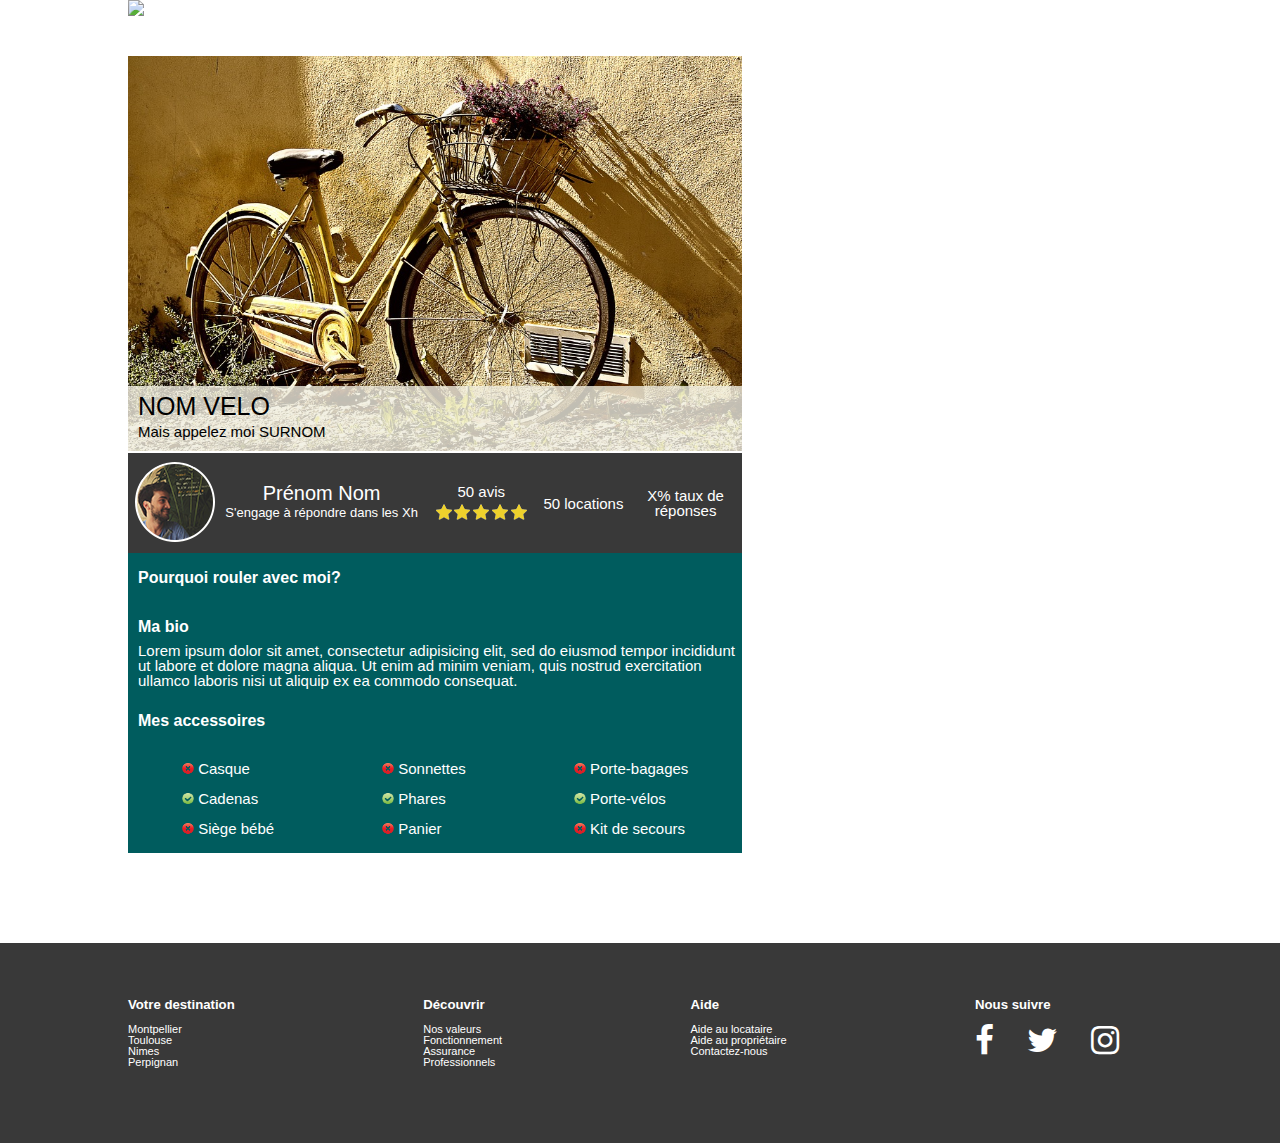
==== pdtvelo.html @ 9ae09948 "Merge pull request #4 from Vonmel9/melvin" ====
<!DOCTYPE html>
<html>

<head>
  <meta charset="utf-8">
  <title>Bikeens</title>

  <link rel="stylesheet" href="css/reset.css" media="screen" title="no title" charset="utf-8">
  <link rel="stylesheet" href="css/styles.css" media="screen" title="no title" charset="utf-8">

  <link rel="stylesheet" href="http://cdnjs.cloudflare.com/ajax/libs/font-awesome/4.4.0/css/font-awesome.min.css">
</head>

<body>

  <!-- header -->
  <header>
    <!-- main -->
    <div class="main">
      <!-- menu -->
      <nav id="menu">
        <img id="logo" src="" alt="logo" />
        <ul>
          <li>Comment ça marche?</li>
          <li>Inscription</li>
          <li>Connexion</li>
          <li id="louer">Louer votre vélo</li>
          <li></li>
        </ul>
      </nav>
      <!-- fin menu -->
    </div>
    <!-- fin container -->
  </header>
  <!-- fin header -->

  <!-- main -->
  <div class="main">
    <!-- container -->
    <div class="container">
      <!-- photopdt -->
      <section id="photopdt">
        <article class="nomSurnom">
          <div class="bandeau">
            <p class="nomVelo">
              NOM VELO
            </p>
            <p class="surnomVelo">
              Mais appelez moi SURNOM
            </p>
          </div>
        </article>
      </section>
      <!-- fin photopdt -->
      <aside class="map">
        <!-- carte géolocalisation -->
        <iframe src="https://www.google.com/maps/embed?pb=!1m18!1m12!1m3!1d186294.67893339007!2d2.8931006602162244!3d43.149587529371985!2m3!1f0!2f0!3f0!3m2!1i1024!2i768!4f13.1!3m3!1m2!1s0x12b1ab414900fb89%3A0x4078821166d23a0!2s11100+Narbonne!5e0!3m2!1sfr!2sfr!4v1459515118264"
          width="340" height="395" frameborder="0" style="border:0" allowfullscreen></iframe>
      </aside>
    </div>
    <!-- fin container -->

    <!-- proprio -->
    <section id="proprio">
      <article class="perso">
        <div class="imgProfil">
          <img src="img/photos/profil2.png" alt="" />
        </div>
        <div class="identity">
          <p class="prenomNom">
            Prénom Nom
          </p>
          <p class="timeAnswer">
            S'engage à répondre dans les Xh
          </p>
        </div>
      </article>

      <article class="stats">
        <p>
          50 avis
        </p>
        <div class="note">
          <img src="img/icones/etoiles.png" alt="" />
          <img src="img/icones/etoiles.png" alt="" />
          <img src="img/icones/etoiles.png" alt="" />
          <img src="img/icones/etoiles.png" alt="" />
          <img src="img/icones/etoiles.png" alt="" />
        </div>
      </article>

      <article class="stats">
        <p>
          50 locations
        </p>
      </article>

      <article class="stats">
        <p>
          X% taux de réponses
        </p>
      </article>
    </section>
    <!-- fin proprio -->

    <!-- biopdt -->
    <section id="biopdt">
      <h2>Pourquoi rouler avec moi?</h2>
      <!-- descriptif -->
      <article id="descriptif">
        <h2>Ma bio</h2>
        <p>
          Lorem ipsum dolor sit amet, consectetur adipisicing elit, sed do eiusmod tempor incididunt ut labore et dolore magna aliqua. Ut enim ad minim veniam, quis nostrud exercitation ullamco laboris nisi ut aliquip ex ea commodo consequat.
        </p>
      </article>
      <!-- fin descriptif -->

      <div class="titreAcc">
        <h2>Mes accessoires</h2>
      </div>

      <!-- accessoires -->
      <article id="accessoires">
        <ul class="listAcc">
          <li><img src="img/icones/cross_red.png" alt="" /> Casque</li>
          <li><img src="img/icones/check_green.png" alt="" /> Cadenas</li>
          <li><img src="img/icones/cross_red.png" alt="" /> Siège bébé</li>
        </ul>
        <ul class="listAcc">
          <li><img src="img/icones/cross_red.png" alt="" /> Sonnettes</li>
          <li><img src="img/icones/check_green.png" alt="" /> Phares</li>
          <li><img src="img/icones/cross_red.png" alt="" /> Panier</li>
        </ul>
        <ul class="listAcc">
          <li><img src="img/icones/cross_red.png" alt="" /> Porte-bagages</li>
          <li><img src="img/icones/check_green.png" alt="" /> Porte-vélos</li>
          <li><img src="img/icones/cross_red.png" alt="" /> Kit de secours</li>
        </ul>
      </article>
      <!-- fin accessoires -->
    </section>
    <!-- fin biopdt -->

    <!-- dispo -->
    <section id="dispo">
      <!-- calendrier -->
    </section>
    <!-- fin dispo -->

    <!-- feedback -->
    <section id="feedback">
      <!-- container -->
      <div class="container">
        <h2>La communauté Bikeens parle de moi</h2>

        <!-- avis -->
        <article class="avis">
          <img src="" alt="" />
          <p>
            Lorem ipsum dolor sit amet, consectetur adipisicing elit, sed do eiusmod tempor incididunt ut labore et dolore magna aliqua. Ut enim ad minim veniam, quis nostrud exercitation ullamco laboris nisi ut aliquip ex ea commodo consequat. Duis aute irure dolor
            in reprehenderit in voluptate velit esse cillum dolore eu fugiat nulla pariatur. Excepteur sint occaecat cupidatat non proident, sunt in culpa qui officia deserunt mollit anim id est laborum.
          </p>
        </article>
        <!-- fin avis -->

        <!-- avis -->
        <article class="avis">
          <img src="" alt="" />
          <p>
            Lorem ipsum dolor sit amet, consectetur adipisicing elit, sed do eiusmod tempor incididunt ut labore et dolore magna aliqua. Ut enim ad minim veniam, quis nostrud exercitation ullamco laboris nisi ut aliquip ex ea commodo consequat. Duis aute irure dolor
            in reprehenderit in voluptate velit esse cillum dolore eu fugiat nulla pariatur. Excepteur sint occaecat cupidatat non proident, sunt in culpa qui officia deserunt mollit anim id est laborum.
          </p>
        </article>
        <!-- fin avis -->

        <!-- avis -->
        <article class="avis">
          <img src="" alt="" />
          <p>
            Lorem ipsum dolor sit amet, consectetur adipisicing elit, sed do eiusmod tempor incididunt ut labore et dolore magna aliqua. Ut enim ad minim veniam, quis nostrud exercitation ullamco laboris nisi ut aliquip ex ea commodo consequat. Duis aute irure dolor
            in reprehenderit in voluptate velit esse cillum dolore eu fugiat nulla pariatur. Excepteur sint occaecat cupidatat non proident, sunt in culpa qui officia deserunt mollit anim id est laborum.
          </p>
        </article>
        <!-- fin avis -->
      </div>
      <!-- fin container -->
    </section>
    <!-- fin feedback -->

    <!-- resumBikes -->
    <section id="resumBikes">
      <!-- container -->
      <div class="container">
        <h2>Autres vélos à proximité</h2>

        <!-- produit -->
        <article class="produit">
          <img class="bike" src="" alt="" />
          <div class="infos">

          </div>
        </article>
        <!-- fin produit -->

        <!-- produit -->
        <article class="produit">
          <img class="bike" src="" alt="" />
          <div class="infos">

          </div>
        </article>
        <!-- fin produit -->

        <!-- produit -->
        <article class="produit">
          <img class="bike" src="" alt="" />
          <div class="infos">

          </div>
        </article>
        <!-- fin produit -->

        <!-- produit -->
        <article class="produit">
          <img class="bike" src="" alt="" />
          <div class="infos">

          </div>
        </article>
        <!-- fin produit -->
      </div>
      <!-- fin container -->
    </section>
    <!-- fin resumBikes -->
  </div>
  <!-- fin main -->

  <!-- footer -->
  <footer>
    <!-- container -->
    <div class="container">

      <!-- plan -->
      <article class="plan">
        <h6>Votre destination</h6>
        <ul>
          <li><a href="#">Montpellier</a></li>
          <li><a href="#">Toulouse</a></li>
          <li><a href="#">Nimes</a></li>
          <li><a href="#">Perpignan</a></li>
        </ul>
      </article>
      <!-- fin plan -->

      <!-- plan -->
      <article class="plan">
        <h6>Découvrir</h6>
        <ul>
          <li><a href="#">Nos valeurs</a></li>
          <li><a href="#">Fonctionnement</a></li>
          <li><a href="#">Assurance</a></li>
          <li><a href="#">Professionnels</a></li>
        </ul>
      </article>
      <!-- fin plan -->

      <!-- plan -->
      <article class="plan">
        <h6>Aide</h6>
        <ul>
          <li><a href="#">Aide au locataire</a></li>
          <li><a href="#">Aide au propriétaire</a></li>
          <li><a href="#">Contactez-nous</a></li>
        </ul>
      </article>
      <!-- fin plan -->

      <!-- plan -->
      <article class="plan">
        <h6>Nous suivre</h6>
        <ul class="rsxScx">
          <li><a href="https://www.facebook.com/bikeens/?fref=ts" target="_blank"><i class="fa fa-facebook fa-3x"></i></a></li>
          <li><a href="https://twitter.com/Bikeens" target="_blank"><i class="fa fa-twitter fa-3x"></i></a></li>
          <li><a href="#"><i class="fa fa-instagram fa-3x"></i></a></li>
        </ul>
      </article>
      <!-- fin plan -->

    </div>
    <!-- fin container -->
  </footer>
  <!-- fin footer -->

</body>

</html>
---- css/styles.css ----
/* ==========================================================================
   PALETTE COULEURS --

   blanc : #FFF
   bleu(logo+text) : #009E99
   jaune :#F2C100
   gris : #393939
   saumon : #FF8872
   vert : #BAC54B
   bleu(commentçamarche) : #005C5E

   ========================================================================== */



/* ==========================================================================
   ALL
   ========================================================================== */

body {
  background-color: #fff;
  width: 100%;
  font-size: 62.5%;
  color: #fff;
  font-family: Arial;
}

.container {
  width: 80%;
  margin: auto;
  /*background-color: red; /* a changer */
}

.main {
  width: 80%;
  margin: auto;
}

/* ==========================================================================
   END ALL
   ========================================================================== */



/* ==========================================================================
   PAGE VELO
   ========================================================================== */

/* photopdt + map */

.main .container {
  width: 100%;
  display: flex;
  justify-content: space-between;
}
#photopdt {
  width: 60%;
  height: 395px;
  background-image: url(../img/photos/bike1.jpg);
  background-size: 675px 395px;
  display: flex;
  flex-direction: column;
}
.nomSurnom {
  height: 70px;
  background-color: rgba(240, 238, 224, 0.8);
  display: flex;
  margin-top: 330px;
}
.bandeau {
  display: flex;
  flex-direction: column;
  justify-content: center;
  color: #000;
  padding-left: 10px;
  line-height: 2.5em;
}
.nomVelo {
  font-size: 2.5em;
}
.surnomVelo {
  font-size: 1.5em;
}

/* end photopdt + map */



/* proprio */

#proprio {
  width: 60%;
  height: 100px;
  background-color: #393939;
  display: flex;
  text-align: center;
  align-items: center;
}
.perso {
  width: 50%;
  display: flex;
  justify-content: center;
  align-items: center;
}
.imgProfil {
  margin-right: 10px;
}
.identity {
  line-height: 2em;
  padding-right: 10px;
}
.prenomNom {
  font-size: 2em;
}
.timeAnswer {
  font-size: 1.3em;
}
.stats {
  width: 15%;
  padding-right: 10px;
}
.note {
  margin-top: 5px;
}
.stats p {
  font-size: 1.5em;
}

/* end proprio */



/* biopdt */

#biopdt {
  width: 60%;
  height: 300px;
  background-color: #005C5E;
  display: flex;
  flex-direction: column;
  justify-content: space-around;
}
#biopdt h2 {
  font-size: 1.6em;
  margin-left: 10px;
  line-height: 2em;
  font-weight: bold;
}
#descriptif p {
  font-size: 1.5em;
  margin-left: 10px;
}
#accessoires {
  display: flex;
  justify-content: space-around;
  font-size: 1.5em;
  line-height: 2em;
}

/* fin biopdt */

/* ==========================================================================
   END PAGE VELO
   ========================================================================== */



/* ==========================================================================
   FOOTER
   ========================================================================== */
footer {
  background-color: #393939;
  height: 200px;
  font-size: 1.1em;
}
footer .container {
  display: flex;
  justify-content: space-between;
  padding-top: 5em;
}
.plan h6 {
  font-size: 1.2em;
  font-weight: bold;
  margin-bottom: 1em;
}
.plan ul li a {
  color: #fff;
  text-decoration: none;
}
.plan ul li a:hover {
  text-decoration: underline;
}
.rsxScx {
  display: flex;
  flex-direction: row;
}
.fa-facebook, .fa-twitter, .fa-instagram {
  margin-right: 1em;
}

/* ==========================================================================
   END FOOTER
   ========================================================================== */
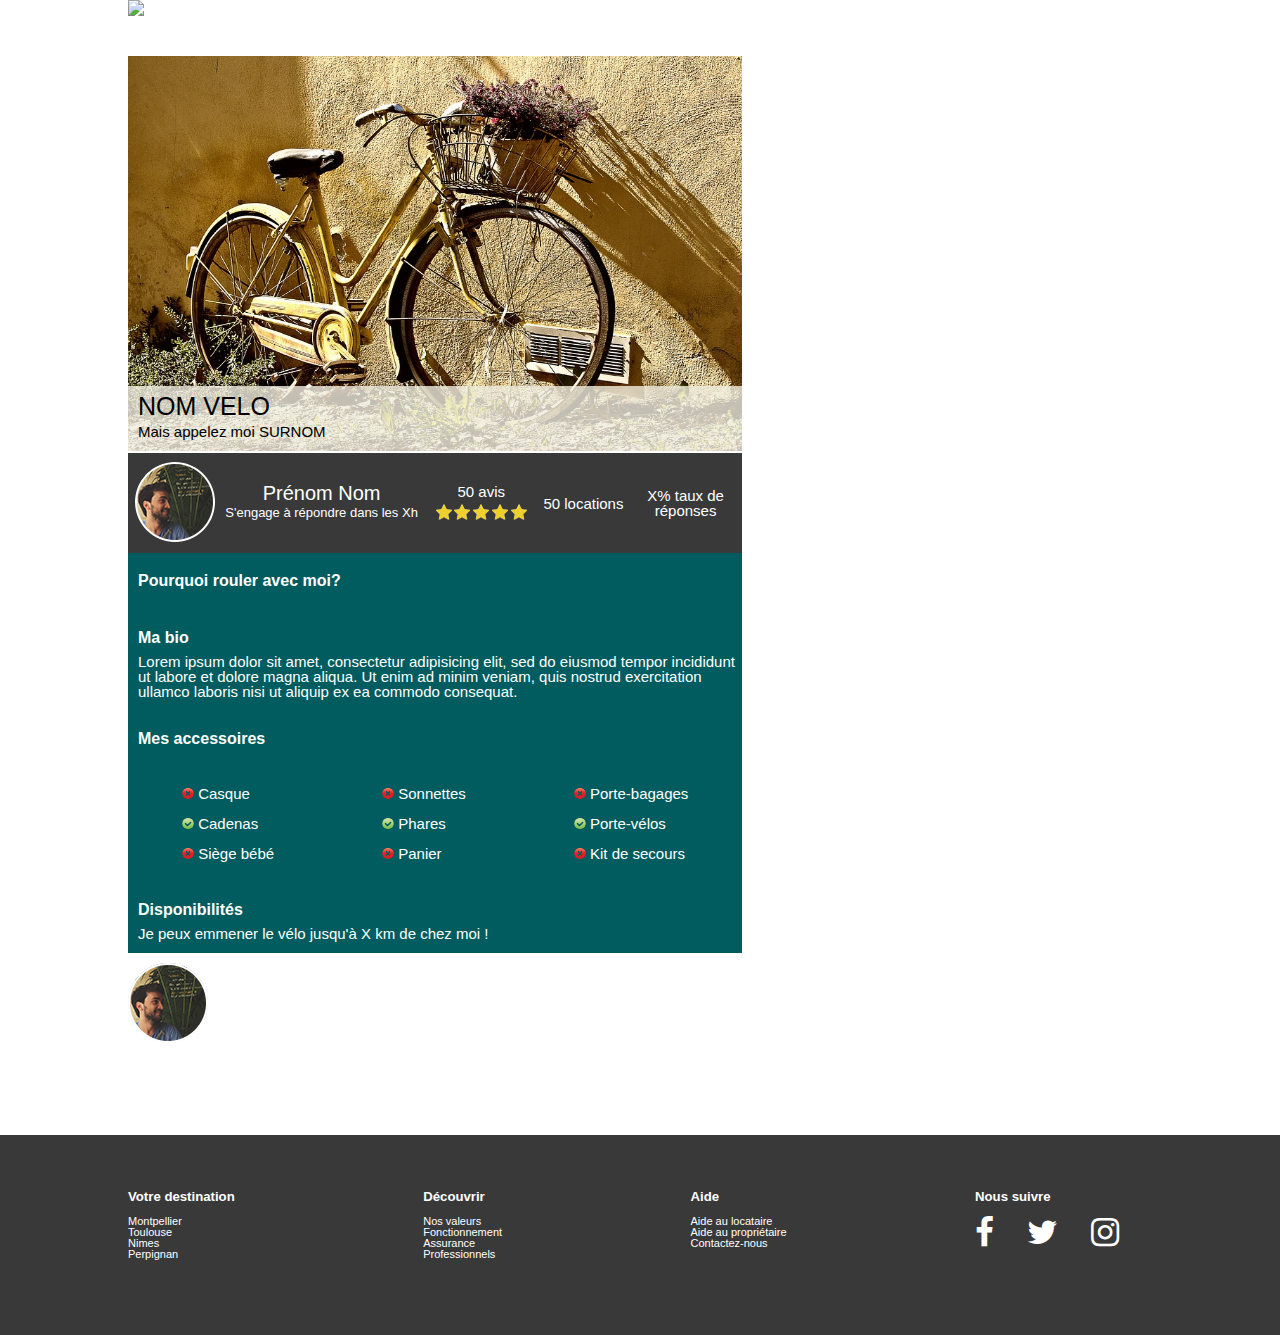
==== commit 181b3ad5: "css biopdt" ====
--- a/pdtvelo.html
+++ b/pdtvelo.html
@@ -138,20 +138,31 @@
         </ul>
       </article>
       <!-- fin accessoires -->
+
+      <!-- descriptif -->
+      <article id="dispo">
+        <h2>Disponibilités</h2>
+        <p>
+          Je peux emmener le vélo jusqu'à X km de chez moi !
+        </p>
+      </article>
+      <!-- fin descriptif -->
     </section>
     <!-- fin biopdt -->
-
-    <!-- dispo -->
-    <section id="dispo">
-      <!-- calendrier -->
-    </section>
-    <!-- fin dispo -->
 
     <!-- feedback -->
     <section id="feedback">
-      <!-- container -->
-      <div class="container">
         <h2>La communauté Bikeens parle de moi</h2>
+
+        <!-- avis -->
+        <article class="avis">
+          <img src="img/photos/profil2.png" alt="" />
+          <p>
+            Lorem ipsum dolor sit amet, consectetur adipisicing elit, sed do eiusmod tempor incididunt ut labore et dolore magna aliqua. Ut enim ad minim veniam, quis nostrud exercitation ullamco laboris nisi ut aliquip ex ea commodo consequat. Duis aute irure dolor
+            in reprehenderit in voluptate velit esse cillum dolore eu fugiat nulla pariatur. Excepteur sint occaecat cupidatat non proident, sunt in culpa qui officia deserunt mollit anim id est laborum.
+          </p>
+        </article>
+        <!-- fin avis -->
 
         <!-- avis -->
         <article class="avis">
@@ -172,18 +183,6 @@
           </p>
         </article>
         <!-- fin avis -->
-
-        <!-- avis -->
-        <article class="avis">
-          <img src="" alt="" />
-          <p>
-            Lorem ipsum dolor sit amet, consectetur adipisicing elit, sed do eiusmod tempor incididunt ut labore et dolore magna aliqua. Ut enim ad minim veniam, quis nostrud exercitation ullamco laboris nisi ut aliquip ex ea commodo consequat. Duis aute irure dolor
-            in reprehenderit in voluptate velit esse cillum dolore eu fugiat nulla pariatur. Excepteur sint occaecat cupidatat non proident, sunt in culpa qui officia deserunt mollit anim id est laborum.
-          </p>
-        </article>
-        <!-- fin avis -->
-      </div>
-      <!-- fin container -->
     </section>
     <!-- fin feedback -->
 
--- a/css/styles.css
+++ b/css/styles.css
@@ -134,7 +134,7 @@
 
 #biopdt {
   width: 60%;
-  height: 300px;
+  height: 400px;
   background-color: #005C5E;
   display: flex;
   flex-direction: column;
@@ -155,6 +155,16 @@
   justify-content: space-around;
   font-size: 1.5em;
   line-height: 2em;
+}
+#dispo h2 {
+  font-size: 1.6em;
+  margin-left: 10px;
+  line-height: 2em;
+  font-weight: bold;
+}
+#dispo p {
+  font-size: 1.5em;
+  margin-left: 10px;
 }
 
 /* fin biopdt */
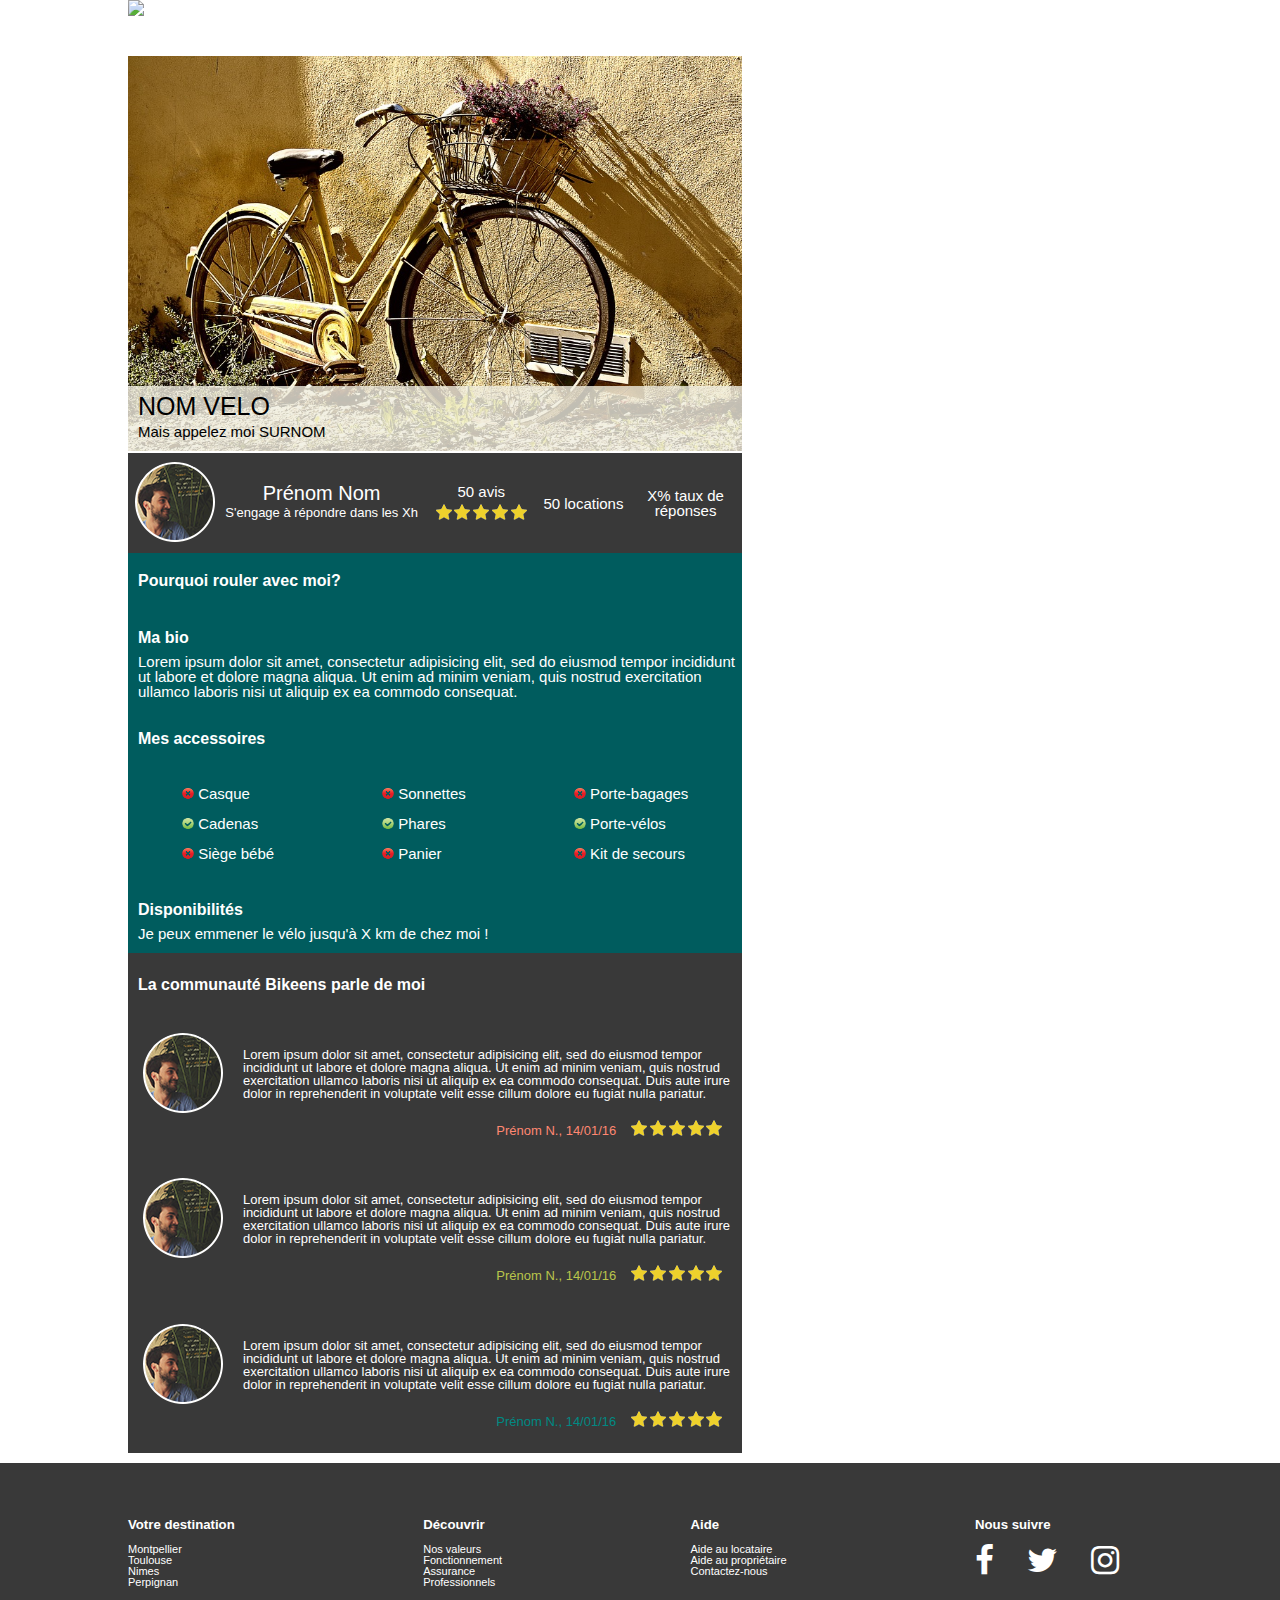
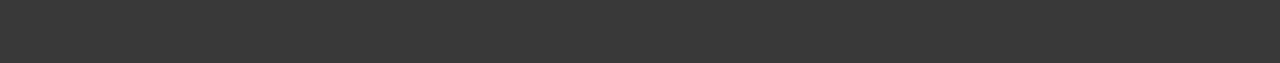
==== commit dea6f1e8: "css feedback" ====
--- a/pdtvelo.html
+++ b/pdtvelo.html
@@ -152,37 +152,88 @@
 
     <!-- feedback -->
     <section id="feedback">
-        <h2>La communauté Bikeens parle de moi</h2>
-
-        <!-- avis -->
-        <article class="avis">
-          <img src="img/photos/profil2.png" alt="" />
-          <p>
-            Lorem ipsum dolor sit amet, consectetur adipisicing elit, sed do eiusmod tempor incididunt ut labore et dolore magna aliqua. Ut enim ad minim veniam, quis nostrud exercitation ullamco laboris nisi ut aliquip ex ea commodo consequat. Duis aute irure dolor
-            in reprehenderit in voluptate velit esse cillum dolore eu fugiat nulla pariatur. Excepteur sint occaecat cupidatat non proident, sunt in culpa qui officia deserunt mollit anim id est laborum.
-          </p>
-        </article>
-        <!-- fin avis -->
-
-        <!-- avis -->
-        <article class="avis">
-          <img src="" alt="" />
-          <p>
-            Lorem ipsum dolor sit amet, consectetur adipisicing elit, sed do eiusmod tempor incididunt ut labore et dolore magna aliqua. Ut enim ad minim veniam, quis nostrud exercitation ullamco laboris nisi ut aliquip ex ea commodo consequat. Duis aute irure dolor
-            in reprehenderit in voluptate velit esse cillum dolore eu fugiat nulla pariatur. Excepteur sint occaecat cupidatat non proident, sunt in culpa qui officia deserunt mollit anim id est laborum.
-          </p>
-        </article>
-        <!-- fin avis -->
-
-        <!-- avis -->
-        <article class="avis">
-          <img src="" alt="" />
-          <p>
-            Lorem ipsum dolor sit amet, consectetur adipisicing elit, sed do eiusmod tempor incididunt ut labore et dolore magna aliqua. Ut enim ad minim veniam, quis nostrud exercitation ullamco laboris nisi ut aliquip ex ea commodo consequat. Duis aute irure dolor
-            in reprehenderit in voluptate velit esse cillum dolore eu fugiat nulla pariatur. Excepteur sint occaecat cupidatat non proident, sunt in culpa qui officia deserunt mollit anim id est laborum.
-          </p>
-        </article>
-        <!-- fin avis -->
+      <h2>La communauté Bikeens parle de moi</h2>
+
+      <!-- avis -->
+      <article class="avis">
+        <div class="imgText">
+          <div class="imgAvis">
+            <img src="img/photos/profil2.png" alt="" />
+          </div>
+          <p>
+            Lorem ipsum dolor sit amet, consectetur adipisicing elit, sed do eiusmod tempor
+            <br> incididunt ut labore et dolore magna aliqua. Ut enim ad minim veniam, quis nostrud exercitation ullamco laboris nisi ut aliquip ex ea commodo consequat. Duis aute irure
+            <br> dolor in reprehenderit in voluptate velit esse cillum dolore eu fugiat nulla pariatur.
+          </p>
+        </div>
+        <div class="nomDate">
+          <p>
+            <strong class="saumon">Prénom N., 14/01/16</strong>
+          </p>
+          <div class="note">
+            <img src="img/icones/etoiles.png" alt="" />
+            <img src="img/icones/etoiles.png" alt="" />
+            <img src="img/icones/etoiles.png" alt="" />
+            <img src="img/icones/etoiles.png" alt="" />
+            <img src="img/icones/etoiles.png" alt="" />
+          </div>
+        </div>
+      </article>
+      <!-- fin avis -->
+
+      <!-- avis -->
+      <article class="avis">
+        <div class="imgText">
+          <div class="imgAvis">
+            <img src="img/photos/profil2.png" alt="" />
+          </div>
+          <p>
+            Lorem ipsum dolor sit amet, consectetur adipisicing elit, sed do eiusmod tempor
+            <br> incididunt ut labore et dolore magna aliqua. Ut enim ad minim veniam, quis nostrud exercitation ullamco laboris nisi ut aliquip ex ea commodo consequat. Duis aute irure
+            <br> dolor in reprehenderit in voluptate velit esse cillum dolore eu fugiat nulla pariatur.
+          </p>
+        </div>
+        <div class="nomDate">
+          <p>
+            <strong class="vert">Prénom N., 14/01/16</strong>
+          </p>
+          <div class="note">
+            <img src="img/icones/etoiles.png" alt="" />
+            <img src="img/icones/etoiles.png" alt="" />
+            <img src="img/icones/etoiles.png" alt="" />
+            <img src="img/icones/etoiles.png" alt="" />
+            <img src="img/icones/etoiles.png" alt="" />
+          </div>
+        </div>
+      </article>
+      <!-- fin avis -->
+
+      <!-- avis -->
+      <article class="avis">
+        <div class="imgText">
+          <div class="imgAvis">
+            <img src="img/photos/profil2.png" alt="" />
+          </div>
+          <p>
+            Lorem ipsum dolor sit amet, consectetur adipisicing elit, sed do eiusmod tempor
+            <br> incididunt ut labore et dolore magna aliqua. Ut enim ad minim veniam, quis nostrud exercitation ullamco laboris nisi ut aliquip ex ea commodo consequat. Duis aute irure
+            <br> dolor in reprehenderit in voluptate velit esse cillum dolore eu fugiat nulla pariatur.
+          </p>
+        </div>
+        <div class="nomDate">
+          <p>
+            <strong class="bleu">Prénom N., 14/01/16</strong>
+          </p>
+          <div class="note">
+            <img src="img/icones/etoiles.png" alt="" />
+            <img src="img/icones/etoiles.png" alt="" />
+            <img src="img/icones/etoiles.png" alt="" />
+            <img src="img/icones/etoiles.png" alt="" />
+            <img src="img/icones/etoiles.png" alt="" />
+          </div>
+        </div>
+      </article>
+      <!-- fin avis -->
     </section>
     <!-- fin feedback -->
 
--- a/css/styles.css
+++ b/css/styles.css
@@ -169,6 +169,61 @@
 
 /* fin biopdt */
 
+
+
+/* feedback */
+
+#feedback {
+  width: 60%;
+  height: 500px;
+  background-color: #393939;
+  display: flex;
+  flex-direction: column;
+  justify-content: space-around;
+}
+#feedback h2 {
+  font-size: 1.6em;
+  margin-left: 10px;
+  line-height: 2em;
+  font-weight: bold;
+}
+.imgText {
+  display: flex;
+  flex-direction: row;
+}
+.imgAvis {
+  margin-right: 20px;
+  margin-left: 15px;
+}
+.avis p {
+  font-size: 1.3em;
+  margin-top: 15px;
+}
+.nomDate {
+  display: flex;
+  flex-direction: row;
+  float: right;
+}
+.nomDate p {
+  margin-top: 0;
+  margin-right: 15px;
+  line-height: 2.4em;
+}
+.saumon {
+  color: #FF8872;
+}
+.vert {
+  color: #BAC54B;
+}
+.bleu {
+  color: #008983;
+}
+.nomDate .note {
+  margin-right: 20px;
+}
+
+/* fin feedback */
+
 /* ==========================================================================
    END PAGE VELO
    ========================================================================== */
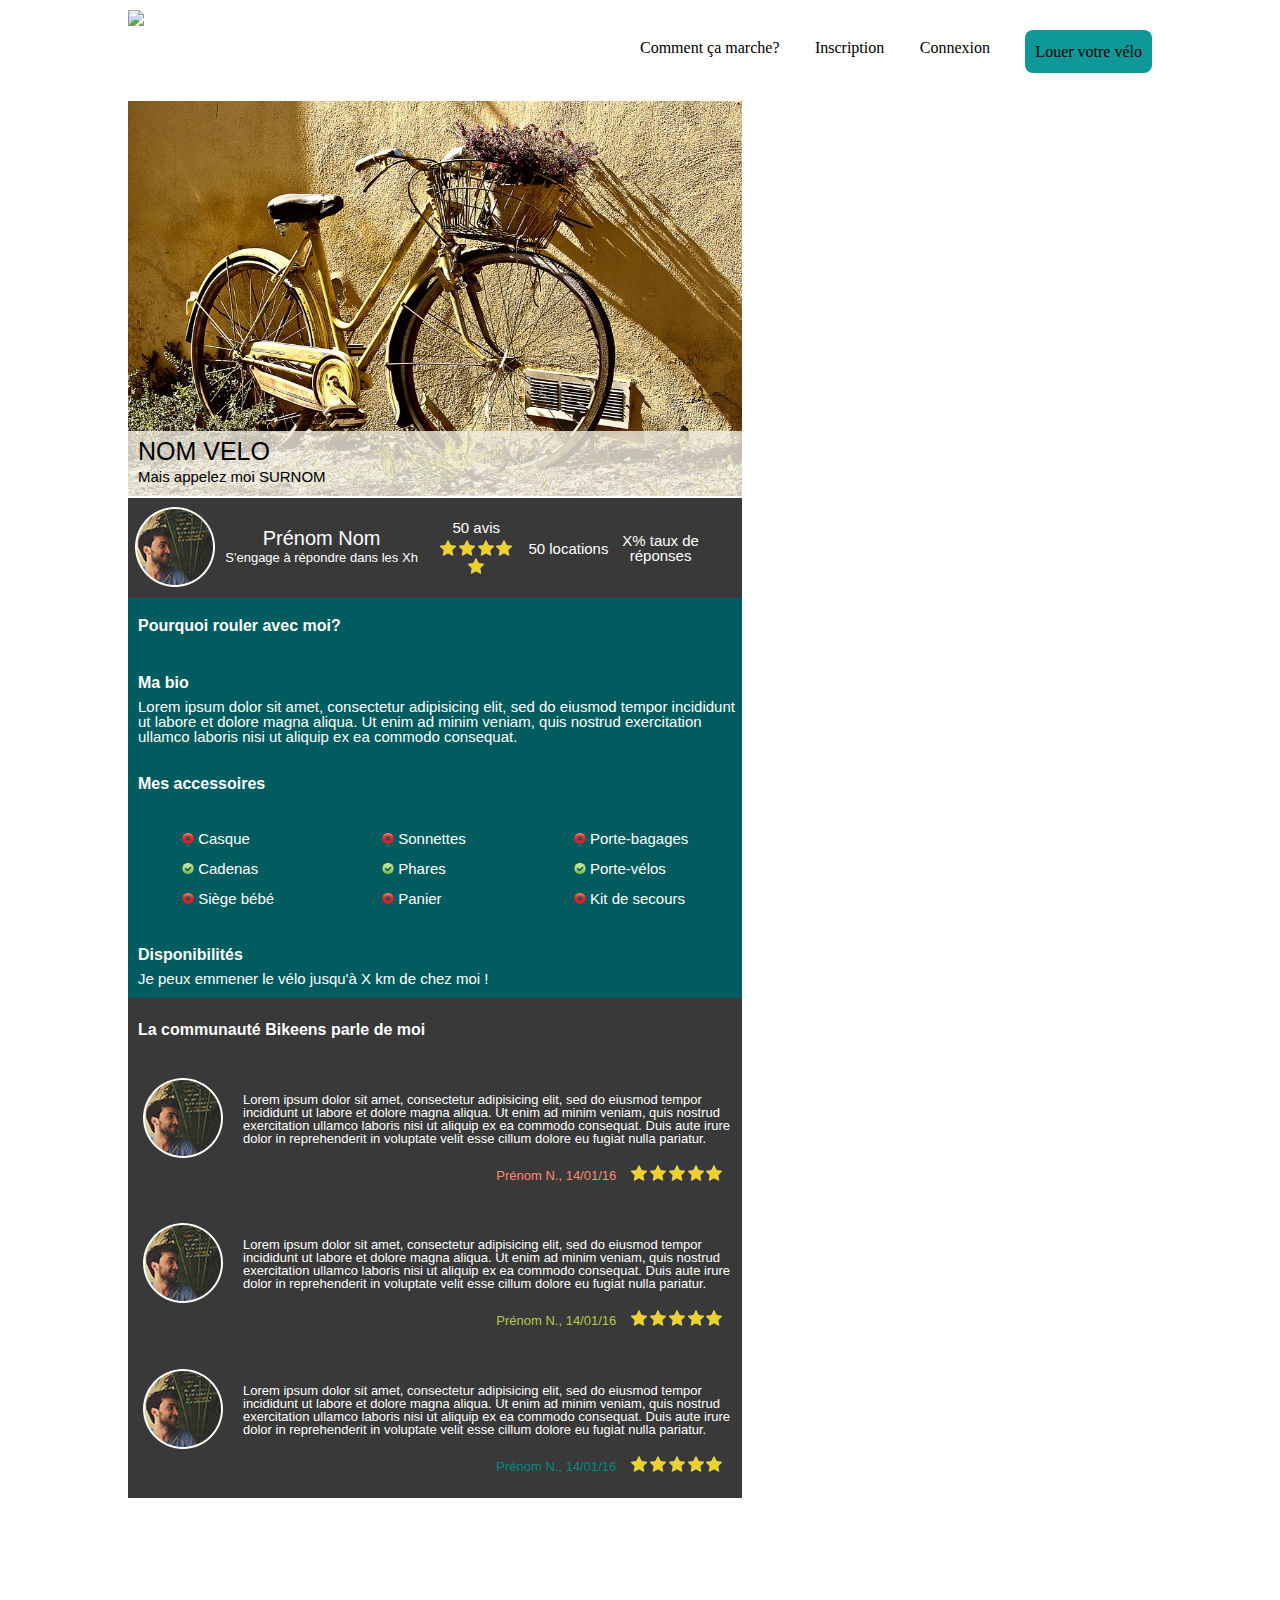
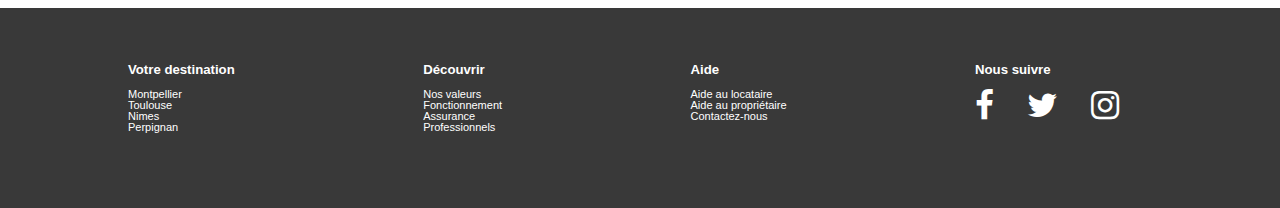
==== commit f1903e80: "gestion de conflit page blog" ====
--- a/pdtvelo.html
+++ b/pdtvelo.html
@@ -15,18 +15,21 @@
 
   <!-- header -->
   <header>
-    <!-- main -->
-    <div class="main">
+    <!-- container -->
+    <div class="container">
       <!-- menu -->
       <nav id="menu">
-        <img id="logo" src="" alt="logo" />
-        <ul>
-          <li>Comment ça marche?</li>
-          <li>Inscription</li>
-          <li>Connexion</li>
-          <li id="louer">Louer votre vélo</li>
-          <li></li>
-        </ul>
+        <div>
+          <img id="logo" src="img/logo.png" alt="logo" />
+        </div>
+        <div id="nav">
+          <ul id="navigation">
+            <li><a href="#">Comment ça marche?</a></li>
+            <li><a href="#">Inscription</a></li>
+            <li><a href="#">Connexion</a></li>
+            <li id="louer"><a href="#">Louer votre vélo</a></li>
+          </ul>
+        </div>
       </nav>
       <!-- fin menu -->
     </div>
--- a/css/styles.css
+++ b/css/styles.css
@@ -1,34 +1,59 @@
-/* ==========================================================================
-   PALETTE COULEURS --
-
-   blanc : #FFF
-   bleu(logo+text) : #009E99
-   jaune :#F2C100
-   gris : #393939
-   saumon : #FF8872
-   vert : #BAC54B
-   bleu(commentçamarche) : #005C5E
-
-   ========================================================================== */
-
-
-
-/* ==========================================================================
-   ALL
-   ========================================================================== */
+/*
+  ==========================================================================
+  PALETTE COULEURS --
+  blanc : #FFF
+  bleu(logo+text) : #009E99
+  jaune :#F2C100
+  gris : #393939
+  saumon : #FF8872
+  vert : #BAC54B
+  bleu(commentçamarche) : #005C5E
+  ==========================================================================
+*/
+
+/*
+  ==========================================================================
+  ALL
+  ==========================================================================
+*/
+
+body,
+html {
+  width   : 100%;
+  height  : 100%;
+  margin  : 0;
+  padding : 0;
+}
+
+html {
+  box-sizing : border-box;
+}
+
+*,
+*::after,
+*::before {
+  box-sizing : inherit;
+}
 
 body {
+<<<<<<< HEAD
+  min-width            : 100%;
+  background-color : #fff;
+  font-size        : 62.5%;
+=======
   background-color: #fff;
   width: 100%;
   font-size: 62.5%;
   color: #fff;
   font-family: Arial;
+>>>>>>> master
 }
 
 .container {
-  width: 80%;
-  margin: auto;
-  /*background-color: red; /* a changer */
+  width  : 80%;
+  margin : auto;
+    /* background-color : red; */
+    /* a changer */
 }
 
 .main {
@@ -36,9 +61,417 @@
   margin: auto;
 }
 
-/* ==========================================================================
-   END ALL
-   ========================================================================== */
+/*
+  ==========================================================================
+  HOME PAGE
+  ==========================================================================
+*/
+
+#menu {
+  display          : flex;
+  width            : auto;
+  height           : 101px;
+  background-color : rgb(255, 255, 255);
+  justify-content  : space-between;
+}
+
+#logo {
+  margin-top     : 10px;
+  vertical-align : middle;
+}
+
+#navigation {
+  display         : flex;
+  width           : 100%;
+  vertical-align  : middle;
+  justify-content : space-between;
+    /* margin-left : 106px; */
+}
+
+#navigation li {
+  font-family : 'Comfortaa Regular';
+  font-size   : 16px;
+}
+
+#navigation a {
+  color           : #000;
+  text-decoration : none;
+}
+
+#nav {
+  width      : 50%;
+  margin-top : 40px;
+}
+
+#louer {
+  height           : 43px;
+  margin-top       : -10px;
+  padding          : 0 10px 0 10px;
+  color            : #fff;
+  border: none;
+  border-radius    : 8px;
+  background-color : #0e9898;
+  line-height      : 43px;
+  cursor: pointer;
+}
+
+/*
+  ==========================================================================
+  Slide
+  ==========================================================================
+*/
+
+/* * L'ID Slide représente le bloc container du slide (l'image avec le vélo). */
+
+#slide {
+  width           : 100%;
+  height          : 429px;
+  overflow        : hidden;
+  background      : url(../img/navigation/bg-header.jpg) no-repeat center;
+  background-size : cover;
+}
+
+/* * La classe slide--titre représente le titre h2 du slide, "Vivez l'expérience" */
+
+.slide--titre {
+  font-size : 5em;
+}
+
+/* * la classe sous-titre représente le paragraphe sous le titre du slide */
+
+.slide-sous-titre {
+  font-size : 3em;
+}
+
+.slide-sous-titre,
+.slide--titre {
+  text-align : center;
+}
+
+/*
+  * container-titre représente la classe qui englobe le titre et le sous-titre
+  du slide avec le * background noir transparent.
+*/
+
+.container-titre {
+  width            : 70%;
+  margin           : 110px auto;
+  color            : #fff;
+  background-color : rgba(0, 0, 0, 0.6);
+  padding-top: 60px;
+  padding-bottom: 70px;
+}
+
+#search {
+  height           : 100px;
+  background-color : #363636;
+}
+
+.champ-recherche,
+.debut,
+.fin {
+  width            : 21%;
+  height           : 40px;
+  margin-top       : 30px;
+  margin-left      : 27px;
+  color            : white;
+  border           : 2px solid white;
+  border-radius    : 5px;
+  background-color : #363636;
+}
+
+.btn-search {
+  width            : 263px;
+  height           : 40px;
+  margin-left      : 27px;
+  color            : #000;
+  border           : none;
+  border-radius    : 10px;
+  background-color : #eabf07;
+  cursor: pointer;
+}
+
+/*
+  ==========================================================================
+  Bloc de location de vélo
+  ==========================================================================
+*/
+
+#resumBikes {
+  display : flex;
+}
+
+#resumBikes .container {
+  margin-right: 100px;
+}
+
+.bike-contain {
+  display         : flex;
+  position        : relative;
+  margin-top      : 30px;
+  justify-content : space-around;
+}
+
+.bike {
+  width : 90%;
+}
+
+.bike-hover:hover {
+  cursor: pointer;
+}
+
+.resumBikes-sous-titre {
+  margin-top : 17px;
+  text-align : center;
+  font-size  : 2em;
+  color: #393939;
+}
+
+.resumBikes-titre {
+  margin-top : 70px;
+  color      : #0e9898;
+  text-align : center;
+  font-size  : 3em;
+}
+
+.mgt-bike {
+  margin-top : 60px;
+}
+
+.infos {
+  width: 90%;
+  height: 100px;
+  padding: 1px 0;
+  position: relative;
+  background-color: #f0eee3;
+  color: #393939;
+}
+
+.ville {
+  font-size: 1.4em;
+}
+
+.categorie {
+  font-size: 1.8em;
+}
+
+.tarif {
+  font-size: 1.8em;
+}
+
+.tsem {
+  font-size: .8em;
+}
+
+.ville, .categorie, .tarif {
+  margin-left: 27px;
+  margin-top: 10px;
+}
+
+.etoiles-contain {
+  width: 72px;
+  height: 16px;
+  float: right;
+  margin-top: -15px;
+  margin-right: 30px;
+  /*background-color: rgb(1, 195, 160);*/
+}
+
+.etoiles-infos {
+  margin-left: 5px;
+  display: inline-block;
+}
+
+.img-profil {
+  position: absolute;
+  bottom: 80%;
+  right: 10%;
+}
+
+.btn-voir-velo-proxi {
+  width: 363px;
+  height: 43px;
+  float: right;
+  margin-right: 22px;
+  margin-top: 63px;
+  border: none;
+  border-radius: 10px;
+  background-color: #eabf07;
+  cursor: pointer;
+  font-size: 1.6em;
+}
+
+.kfk {
+  margin-right: 70px;
+  margin-top: 25px;
+}
+
+/*
+  ==========================================================================
+  Styles CSS du bloc Principe, 'comment ça marche ?'
+  ==========================================================================
+*/
+
+#principe {
+  width: auto;
+  height: 690px;
+  margin-top: 74px;
+  overflow: hidden;
+  background-color: #02585d;
+}
+
+.groupIcones {
+  display: flex;
+  flex-direction: row;
+  justify-content: space-around;
+  margin-top: 50px;
+}
+
+.icones {
+  display: flex;
+}
+
+.titre-ccm {
+  font-size: 3.6em;
+  text-align: center;
+  margin-top: 82px;
+  margin-bottom: 48px;
+  color: #fff;
+}
+
+.para-ccm {
+  width: 903px;
+  margin: auto;
+  font-size: 1.8em;
+  text-align: center;
+  line-height: 30px;
+  color: #fff;
+}
+
+.icones-ccm {
+  float: left;
+}
+
+.info-icon-ccm {
+  font-size: 1.8em;
+  color: #eabf07;
+  margin-top: 16px;
+}
+
+.icones-ccm, .info-icon-ccm {
+  text-align: center;
+}
+
+.ccm-inscription {
+  width: 205px;
+  height: 43px;
+  display: block;
+  margin: 73px auto;
+  border: none;
+  border-radius: 10px;
+  cursor: pointer;
+  background-color: #eabf07;
+}
+
+/*
+  ==========================================================================
+  BLOG
+  ==========================================================================
+*/
+
+#blog {
+  height: 833px;
+  padding: 1px 0;
+  display: flex;
+  background-color: rgb(255, 255, 255);
+}
+
+.titre-blog {
+  font-size: 3.6em;
+  margin-bottom: 55px;
+  text-align: center;
+  color: #0e9898;
+}
+
+.article-blog {
+  width: 557px;
+  float: left;
+  margin-bottom: 35px;
+}
+
+.mgl-blog {
+  margin-left: 30px;
+}
+
+.left {
+  width: 279px;
+  height: 225px;
+  float: left;
+  position: relative;
+}
+
+.right {
+  width: 278px;
+  height: 225px;
+  float: right;
+  background-color: #ebe8d6;
+}
+
+.article-blog--titre {
+  margin-top: 43px;
+  font-size: 1.9em;
+  text-align: center;
+  text-transform: uppercase;
+  color: #534741;
+}
+
+.article-blog-texte {
+  font-size: 1.4em;
+  color: #534741;
+  margin-top: 20px;
+  text-align: center;
+}
+
+.blog-categorie {
+  width: 160px;
+  height: 46px;
+  position: absolute;
+  font-size: 1.8em;
+  text-align: center;
+  line-height: 45px;
+  color: white;
+}
+
+.btn-lire-suite {
+  font-size: 1.6em;
+  margin-top: 40px;
+  margin-left:  120px;
+}
+
+.btn-lire-suite a {
+  color: #000;
+  text-decoration: none;
+}
+
+.green {
+  background-color: #bebf48;
+}
+.pink {
+  background-color: #f69679;
+}
+.blue {
+  background-color: #99dbd1;
+}
+
+/*.bloc-article-blog {
+  display: inline-block;
+}*/
+
+/*
+  ==========================================================================
+  END ALL
+  ==========================================================================
+*/
 
 
 
@@ -266,3 +699,219 @@
 /* ==========================================================================
    END FOOTER
    ========================================================================== */
+
+
+
+/* ==========================================================================
+  MODAL SIGN
+  ========================================================================== */
+
+.show-ele {
+ display: block;
+}
+
+.hide-ele {
+ display: none;
+}
+
+/* MODAL */
+
+#sign {
+  position: fixed;
+  width: 100vw;
+  height: 100vh;
+  top: 0;
+  left: 0;
+  background-color: rgba(18, 18, 11, 0.5);
+  z-index: 2;
+
+  text-align: center;
+}
+
+#sign .close-sign {
+  width: 90%;
+  margin: auto;
+  text-align: right;
+}
+
+#sign .close-sign button {
+  border: none;
+  margin-top: 10px;
+  background-color: transparent;
+}
+
+#sign .close-sign span {
+  display: inline-block;
+  color: #393939;
+}
+
+#sign .window {
+  position: relative;
+  width: 40%;
+  height: auto;
+  margin: auto;
+  margin-top: 100px;
+  background-color: white;
+  z-index: 2;
+
+  text-align: center;
+  border-radius: 5px;
+}
+
+/* SIGN-IN PART */
+
+#sign-in .login, #sign-in .option-sign {
+  width: 90%;
+  margin: auto;
+}
+
+#sign-in .login input {
+  display: inline-block;
+  width: 100%;
+  height: 40px;
+  margin: auto;
+  margin-bottom: 10px;
+}
+
+#sign-in .login input:nth-child(1) {
+    margin-top: 20px;
+}
+
+/* OPTION SIGN-IN */
+
+.text-left {
+  text-align: left;
+}
+
+.text-right{
+  text-align: right;
+}
+
+#sign-in .option-sign {
+}
+
+#sign-in .option-sign .text-left, #sign-in .option-sign .text-right {
+  width: 49%;
+  display: inline-block;
+  height: 30px;
+}
+
+#sign-in .option-sign label {
+  height: auto;
+  display: inline-block;
+}
+
+#sign-in .option-sign input {
+  width: auto;
+  height: auto;
+  display: inline-block;
+}
+
+#sign-in .option-sign a {
+  color: red;
+  display: inline-block;
+}
+
+/* SUBMIT */
+
+
+#sign-in button {
+  display: inline-block;
+  width: 90%;
+  height: 40px;
+  margin: auto;
+  margin-bottom: 10px;
+
+  color: white;
+  background-color: #009E99;
+}
+
+#sign hr {
+  width: 90%;
+  border: 1px solid #393939;
+}
+
+/* SIGN UP INFO */
+
+#sign-up-info {
+  width: 90%;
+  margin: auto;
+  margin-bottom: 10px;
+  min-height: 60px;
+}
+
+#sign-up-info .text-left, #sign-up-info .text-right {
+  width: 49%;
+  display: inline-block;
+  height: 30px;
+}
+
+#sign-up-info button {
+  display: inline-block;
+  width: 90%;
+  height: 40px;
+  margin: auto;
+  margin-bottom: 30px;
+
+  color: white;
+  background-color: #009E99;
+}
+
+/* SIGN UP PART */
+
+#sign-up #signup-form {
+  width: 90%;
+  margin: auto;
+}
+
+#sign-up input {
+  display: inline-block;
+  width: 100%;
+  height: 40px;
+  margin: auto;
+  margin-bottom: 10px;
+}
+
+#sign-up input:nth-child(1) {
+    margin-top: 20px;
+}
+
+#sign-up button {
+  width: 100%;
+  height: 40px;
+  margin: auto;
+  margin-bottom: 10px;
+
+  color: white;
+  background-color: #009E99;
+}
+
+/* SIGN IN INFO */
+
+#sign-in-info {
+  width: 90%;
+  margin: auto;
+  margin-bottom: 10px;
+  min-height: 60px;
+}
+
+#sign-in-info .text-left, #sign-in-info .text-right {
+  width: 49%;
+  display: inline-block;
+  height: 30px;
+}
+
+#sign-in-info button {
+  display: inline-block;
+  width: 90%;
+  height: 40px;
+  margin: auto;
+  margin-bottom: 30px;
+
+  color: white;
+  background-color: #009E99;
+}
+
+/* ==========================================================================
+  END MODAL SIGN
+  ========================================================================== */
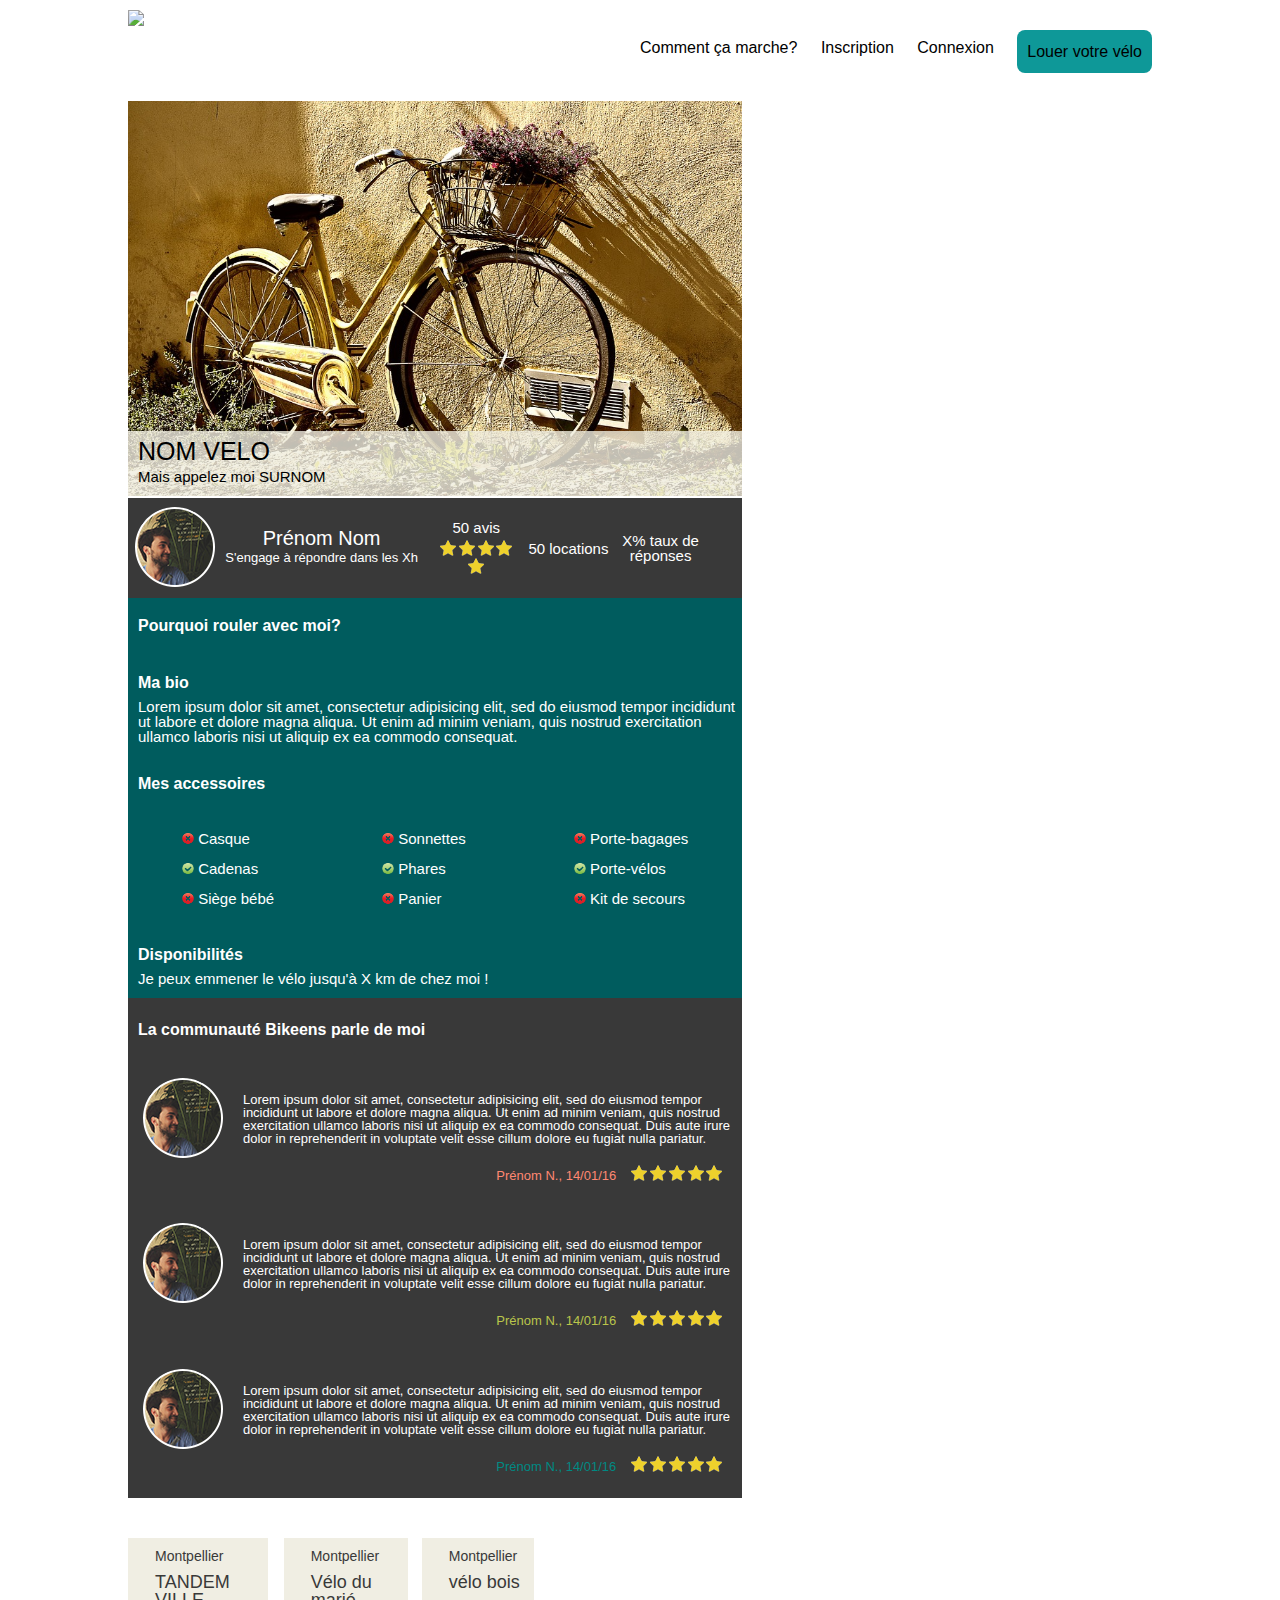
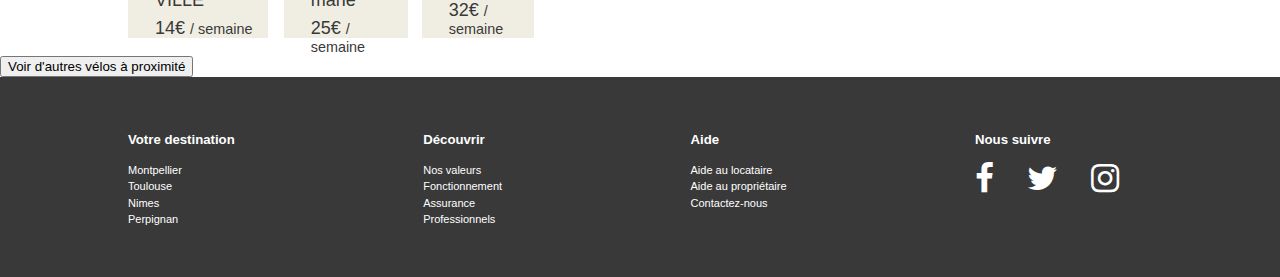
==== commit 70885e8c: "modif pdtvelo.html" ====
--- a/pdtvelo.html
+++ b/pdtvelo.html
@@ -241,50 +241,64 @@
     <!-- fin feedback -->
 
     <!-- resumBikes -->
-    <section id="resumBikes">
+    <section id="resumBikes2">
       <!-- container -->
       <div class="container">
-        <h2>Autres vélos à proximité</h2>
-
-        <!-- produit -->
-        <article class="produit">
-          <img class="bike" src="" alt="" />
-          <div class="infos">
-
-          </div>
-        </article>
-        <!-- fin produit -->
-
-        <!-- produit -->
-        <article class="produit">
-          <img class="bike" src="" alt="" />
-          <div class="infos">
-
-          </div>
-        </article>
-        <!-- fin produit -->
-
-        <!-- produit -->
-        <article class="produit">
-          <img class="bike" src="" alt="" />
-          <div class="infos">
-
-          </div>
-        </article>
-        <!-- fin produit -->
-
-        <!-- produit -->
-        <article class="produit">
-          <img class="bike" src="" alt="" />
-          <div class="infos">
-
-          </div>
-        </article>
-        <!-- fin produit -->
+        <div class="bike-contain">
+          <article class="bike-hover">
+            <a href="pdtvelo.html"><img class="bike" src="img/img-location-velo/velo1.jpg" alt="" /></a>
+            <div class="infos">
+              <p class="ville">Montpellier</p>
+              <p class="categorie">TANDEM VILLE</p>
+              <p class="tarif">14€ <span class="tsem">/ semaine</span></p>
+              <img class="img-profil" src="img/profil/profil1.png" alt="" />
+              <div class="etoiles-contain">
+                <img class="etoiles-infos" src="img/profil/etoiles.png" alt="" />
+                <img class="etoiles-infos" src="img/profil/etoiles.png" alt="" />
+                <img class="etoiles-infos" src="img/profil/etoiles.png" alt="" />
+              </div>
+            </div>
+          </article>
+
+          <article class="bike-hover">
+            <a href="pdtvelo.html"><img class="bike" src="img/img-location-velo/velo2.jpg" alt="" /></a>
+            <div class="infos">
+              <p class="ville">Montpellier</p>
+              <p class="categorie">Vélo du marié</p>
+              <p class="tarif">25€ <span class="tsem">/ semaine</span></p>
+              <img class="img-profil" src="img/profil/profil2.png" alt="" />
+              <div class="etoiles-contain">
+                <img class="etoiles-infos" src="img/profil/etoiles.png" alt="" />
+                <img class="etoiles-infos" src="img/profil/etoiles.png" alt="" />
+              </div>
+            </div>
+          </article>
+
+          <article>
+            <a href="pdtvelo.html"><img class="bike" src="img/img-location-velo/velo3.jpg" alt="" /></a>
+            <div class="infos">
+              <p class="ville">Montpellier</p>
+              <p class="categorie">vélo bois</p>
+              <p class="tarif">32€ <span class="tsem">/ semaine</span></p>
+              <img class="img-profil" src="img/profil/profil3.png" alt="" />
+              <div class="etoiles-contain">
+                <img class="etoiles-infos" src="img/profil/etoiles.png" alt="" />
+                <img class="etoiles-infos" src="img/profil/etoiles.png" alt="" />
+                <img class="etoiles-infos" src="img/profil/etoiles.png" alt="" />
+              </div>
+            </div>
+          </article>
+        </div>
       </div>
-      <!-- fin container -->
-    </section>
-    <!-- fin resumBikes -->
+  </div>
+  <!-- fin container -->
+
+  <div class="fond-btn-voir-velo-proxi2">
+    <button class="btn-voir-velo-proxi2" type="button" name="button">Voir d'autres vélos à proximité</button>
+  </div>
+
+  </section>
+  <!-- fin resumBikes -->
   </div>
   <!-- fin main -->
 
--- a/css/styles.css
+++ b/css/styles.css
@@ -36,17 +36,11 @@
 }
 
 body {
-<<<<<<< HEAD
-  min-width            : 100%;
-  background-color : #fff;
-  font-size        : 62.5%;
-=======
   background-color: #fff;
   width: 100%;
   font-size: 62.5%;
   color: #fff;
   font-family: Arial;
->>>>>>> master
 }
 
 .container {
@@ -89,7 +83,6 @@
 }
 
 #navigation li {
-  font-family : 'Comfortaa Regular';
   font-size   : 16px;
 }
 
@@ -394,24 +387,20 @@
 }
 
 .article-blog {
-  width: 557px;
+  width: 50%;
   float: left;
   margin-bottom: 35px;
 }
 
-.mgl-blog {
-  margin-left: 30px;
-}
-
 .left {
-  width: 279px;
+  width: 50%;
   height: 225px;
   float: left;
   position: relative;
 }
 
 .right {
-  width: 278px;
+  width: 50%;
   height: 225px;
   float: right;
   background-color: #ebe8d6;
@@ -426,7 +415,7 @@
 }
 
 .article-blog-texte {
-  font-size: 1.4em;
+  font-size: 1.2em;
   color: #534741;
   margin-top: 20px;
   text-align: center;
@@ -676,6 +665,9 @@
   justify-content: space-between;
   padding-top: 5em;
 }
+.plan {
+  line-height: 1.5em;
+}
 .plan h6 {
   font-size: 1.2em;
   font-weight: bold;
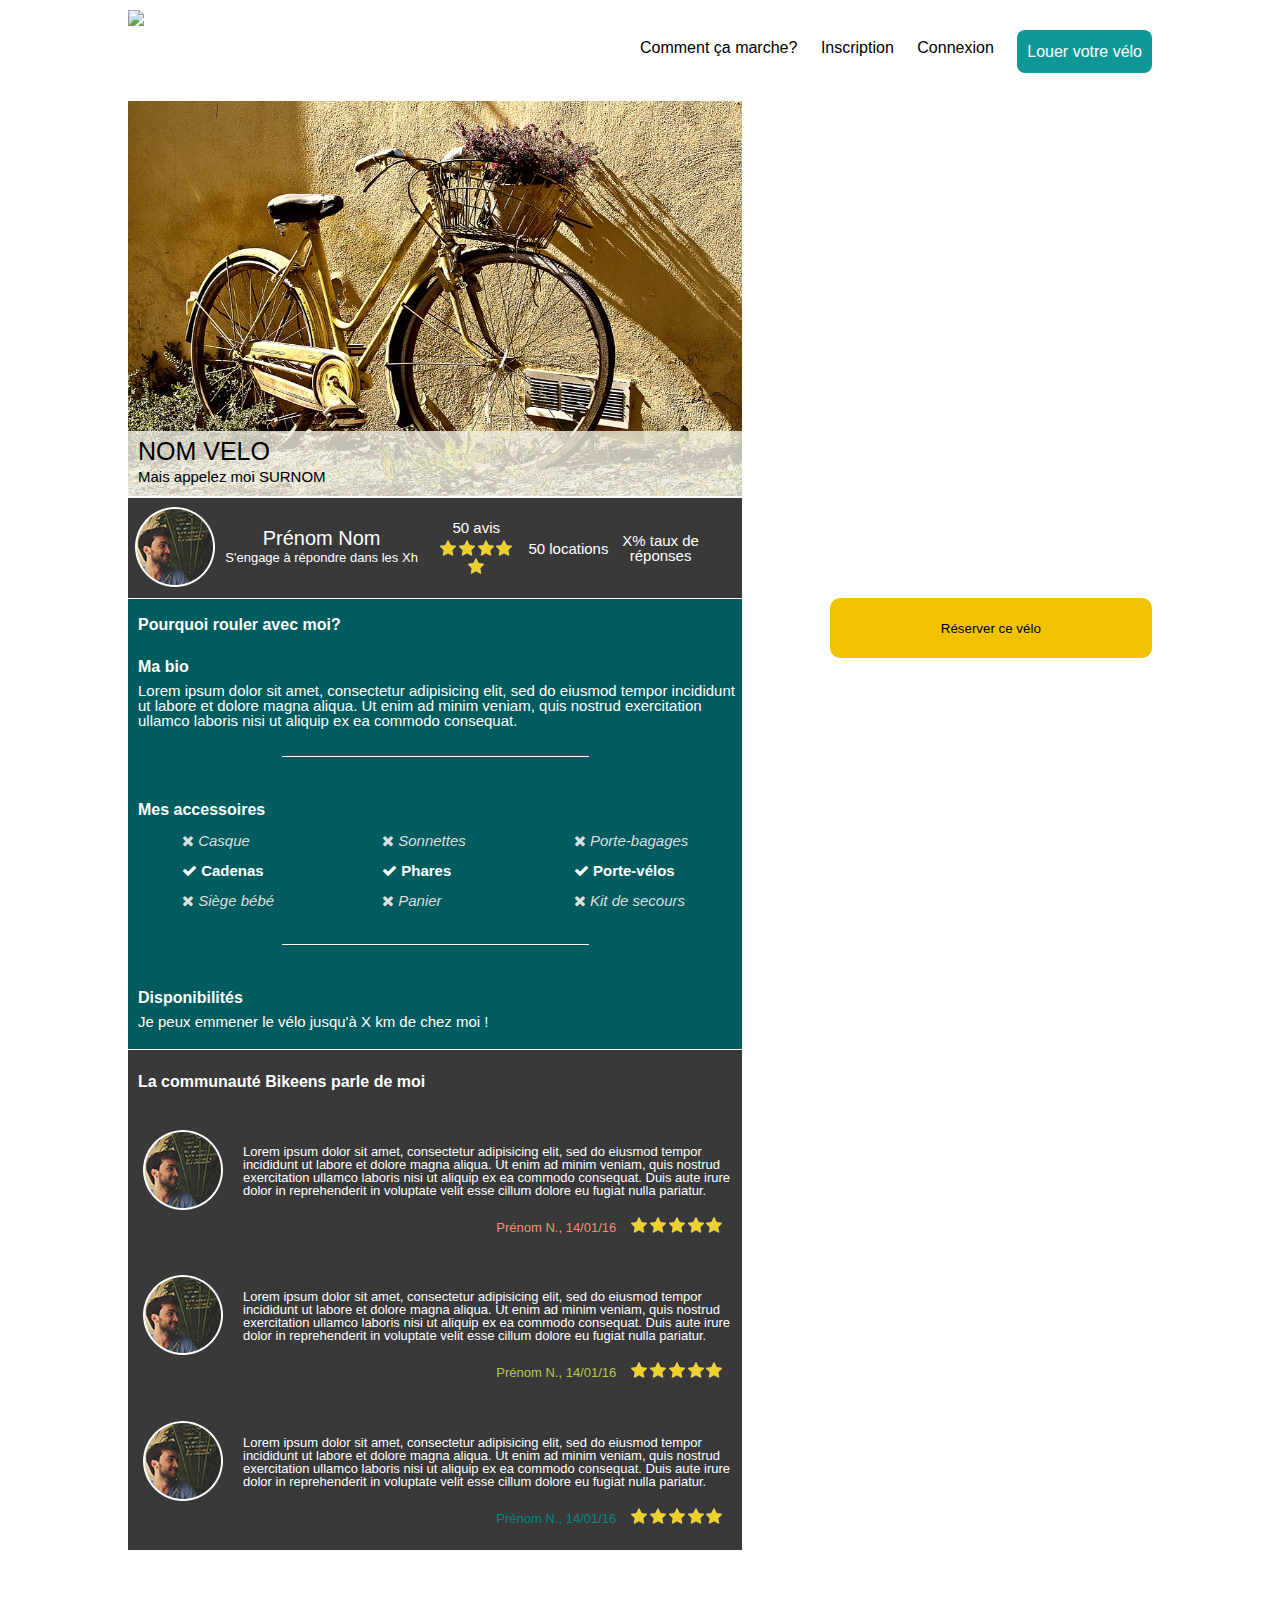
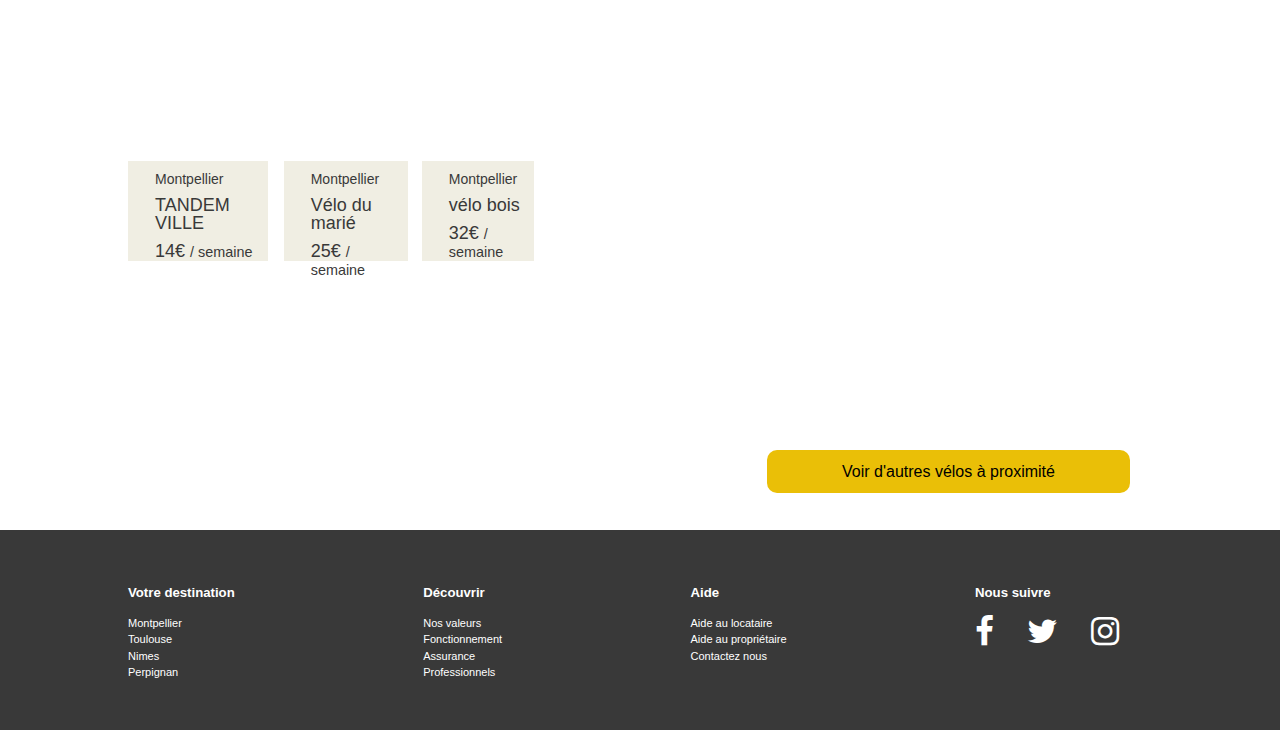
==== commit bd2674bc: "bouton reserver + href de tous les boutons index.html" ====
--- a/pdtvelo.html
+++ b/pdtvelo.html
@@ -24,7 +24,7 @@
         </div>
         <div id="nav">
           <ul id="navigation">
-            <li><a href="#">Comment ça marche?</a></li>
+            <li><a href="index.html#principe">Comment ça marche?</a></li>
             <li><a href="#">Inscription</a></li>
             <li><a href="#">Connexion</a></li>
             <li id="louer"><a href="#">Louer votre vélo</a></li>
@@ -106,6 +106,13 @@
     </section>
     <!-- fin proprio -->
 
+    <aside class="reserver">
+      <!-- bouton resa -->
+      <button class="btnResa">
+        Réserver ce vélo
+      </button>
+    </aside>
+
     <!-- biopdt -->
     <section id="biopdt">
       <h2>Pourquoi rouler avec moi?</h2>
@@ -118,6 +125,9 @@
       </article>
       <!-- fin descriptif -->
 
+      <div class="hr">
+      </div>
+
       <div class="titreAcc">
         <h2>Mes accessoires</h2>
       </div>
@@ -125,22 +135,25 @@
       <!-- accessoires -->
       <article id="accessoires">
         <ul class="listAcc">
-          <li><img src="img/icones/cross_red.png" alt="" /> Casque</li>
-          <li><img src="img/icones/check_green.png" alt="" /> Cadenas</li>
-          <li><img src="img/icones/cross_red.png" alt="" /> Siège bébé</li>
+          <li class="no"><i class="fa fa-close"></i> Casque</li>
+          <li class="yes"><i class="fa fa-check"></i> Cadenas</li>
+          <li class="no"><i class="fa fa-close"></i> Siège bébé</li>
         </ul>
         <ul class="listAcc">
-          <li><img src="img/icones/cross_red.png" alt="" /> Sonnettes</li>
-          <li><img src="img/icones/check_green.png" alt="" /> Phares</li>
-          <li><img src="img/icones/cross_red.png" alt="" /> Panier</li>
+          <li class="no"><i class="fa fa-close"></i> Sonnettes</li>
+          <li class="yes"><i class="fa fa-check"></i> Phares</li>
+          <li class="no"><i class="fa fa-close"></i> Panier</li>
         </ul>
         <ul class="listAcc">
-          <li><img src="img/icones/cross_red.png" alt="" /> Porte-bagages</li>
-          <li><img src="img/icones/check_green.png" alt="" /> Porte-vélos</li>
-          <li><img src="img/icones/cross_red.png" alt="" /> Kit de secours</li>
+          <li class="no"><i class="fa fa-close"></i> Porte-bagages</li>
+          <li class="yes"><i class="fa fa-check"></i> Porte-vélos</li>
+          <li class="no"><i class="fa fa-close"></i> Kit de secours</li>
         </ul>
       </article>
       <!-- fin accessoires -->
+
+      <div class="hr">
+      </div>
 
       <!-- descriptif -->
       <article id="dispo">
@@ -337,7 +350,7 @@
         <ul>
           <li><a href="#">Aide au locataire</a></li>
           <li><a href="#">Aide au propriétaire</a></li>
-          <li><a href="#">Contactez-nous</a></li>
+          <li><a href="#">Contactez nous</a></li>
         </ul>
       </article>
       <!-- fin plan -->
--- a/css/styles.css
+++ b/css/styles.css
@@ -3,7 +3,7 @@
   PALETTE COULEURS --
   blanc : #FFF
   bleu(logo+text) : #009E99
-  jaune :#F2C100
+  jaune : #F2C100
   gris : #393939
   saumon : #FF8872
   vert : #BAC54B
@@ -106,6 +106,9 @@
   background-color : #0e9898;
   line-height      : 43px;
   cursor: pointer;
+}
+#louer a {
+  color : #fff;
 }
 
 /*
@@ -192,10 +195,14 @@
 
 #resumBikes {
   display : flex;
-}
-
-#resumBikes .container {
-  margin-right: 100px;
+  flex-direction: row;
+
+}
+
+#resumBikes2 {
+  display : flex;
+  flex-direction: row;
+  height: 500px;
 }
 
 .bike-contain {
@@ -294,6 +301,23 @@
   font-size: 1.6em;
 }
 
+.fond-btn-voir-velo-proxi2 {
+  background-color: #fff;
+  height: 80px;
+}
+
+.btn-voir-velo-proxi2 {
+  width: 363px;
+  height: 43px;
+  float: right;
+  margin-right: 150px;
+  border: none;
+  border-radius: 10px;
+  background-color: #eabf07;
+  cursor: pointer;
+  font-size: 1.6em;
+}
+
 .kfk {
   margin-right: 70px;
   margin-top: 25px;
@@ -547,6 +571,17 @@
 .stats p {
   font-size: 1.5em;
 }
+.reserver {
+  margin-left: 103px;
+}
+.btnResa {
+  float: right;
+  width: 35%;
+  height: 60px;
+  background-color: #F2C100;
+  border-radius: 10px;
+  border: 0;
+}
 
 /* end proprio */
 
@@ -556,17 +591,19 @@
 
 #biopdt {
   width: 60%;
-  height: 400px;
+  height: 450px;
   background-color: #005C5E;
   display: flex;
   flex-direction: column;
   justify-content: space-around;
+  margin-top: 1px;
 }
 #biopdt h2 {
   font-size: 1.6em;
   margin-left: 10px;
   line-height: 2em;
   font-weight: bold;
+  padding-top: 10px;
 }
 #descriptif p {
   font-size: 1.5em;
@@ -577,6 +614,16 @@
   justify-content: space-around;
   font-size: 1.5em;
   line-height: 2em;
+}
+.no {
+  font-style: italic;
+  color: #DEDEDE;
+}
+.yes {
+  font-weight: bold;
+}
+#dispo {
+  padding-bottom: 20px;
 }
 #dispo h2 {
   font-size: 1.6em;
@@ -588,6 +635,12 @@
   font-size: 1.5em;
   margin-left: 10px;
 }
+.hr {
+  width: 50%;
+  margin: auto;
+  height: 1px;
+  background-color: #fff;
+}
 
 /* fin biopdt */
 
@@ -602,6 +655,7 @@
   display: flex;
   flex-direction: column;
   justify-content: space-around;
+  margin-top: 1px;
 }
 #feedback h2 {
   font-size: 1.6em;
@@ -698,211 +752,249 @@
   MODAL SIGN
   ========================================================================== */
 
-.show-ele {
- display: block;
-}
-
-.hide-ele {
- display: none;
-}
-
-/* MODAL */
-
-#sign {
-  position: fixed;
-  width: 100vw;
-  height: 100vh;
-  top: 0;
-  left: 0;
-  background-color: rgba(18, 18, 11, 0.5);
-  z-index: 2;
-
-  text-align: center;
-}
-
-#sign .close-sign {
-  width: 90%;
-  margin: auto;
-  text-align: right;
-}
-
-#sign .close-sign button {
-  border: none;
-  margin-top: 10px;
-  background-color: transparent;
-}
-
-#sign .close-sign span {
-  display: inline-block;
-  color: #393939;
-}
-
-#sign .window {
-  position: relative;
-  width: 40%;
-  height: auto;
-  margin: auto;
-  margin-top: 100px;
-  background-color: white;
-  z-index: 2;
-
-  text-align: center;
-  border-radius: 5px;
-}
-
-/* SIGN-IN PART */
-
-#sign-in .login, #sign-in .option-sign {
-  width: 90%;
-  margin: auto;
-}
-
-#sign-in .login input {
-  display: inline-block;
-  width: 100%;
-  height: 40px;
-  margin: auto;
-  margin-bottom: 10px;
-}
-
-#sign-in .login input:nth-child(1) {
-    margin-top: 20px;
-}
-
-/* OPTION SIGN-IN */
-
-.text-left {
-  text-align: left;
-}
-
-.text-right{
-  text-align: right;
-}
-
-#sign-in .option-sign {
-}
-
-#sign-in .option-sign .text-left, #sign-in .option-sign .text-right {
-  width: 49%;
-  display: inline-block;
-  height: 30px;
-}
-
-#sign-in .option-sign label {
-  height: auto;
-  display: inline-block;
-}
-
-#sign-in .option-sign input {
-  width: auto;
-  height: auto;
-  display: inline-block;
-}
-
-#sign-in .option-sign a {
-  color: red;
-  display: inline-block;
-}
-
-/* SUBMIT */
-
-
-#sign-in button {
-  display: inline-block;
-  width: 90%;
-  height: 40px;
-  margin: auto;
-  margin-bottom: 10px;
-
-  color: white;
-  background-color: #009E99;
-}
-
-#sign hr {
-  width: 90%;
-  border: 1px solid #393939;
-}
-
-/* SIGN UP INFO */
-
-#sign-up-info {
-  width: 90%;
-  margin: auto;
-  margin-bottom: 10px;
-  min-height: 60px;
-}
-
-#sign-up-info .text-left, #sign-up-info .text-right {
-  width: 49%;
-  display: inline-block;
-  height: 30px;
-}
-
-#sign-up-info button {
-  display: inline-block;
-  width: 90%;
-  height: 40px;
-  margin: auto;
-  margin-bottom: 30px;
-
-  color: white;
-  background-color: #009E99;
-}
-
-/* SIGN UP PART */
-
-#sign-up #signup-form {
-  width: 90%;
-  margin: auto;
-}
-
-#sign-up input {
-  display: inline-block;
-  width: 100%;
-  height: 40px;
-  margin: auto;
-  margin-bottom: 10px;
-}
-
-#sign-up input:nth-child(1) {
-    margin-top: 20px;
-}
-
-#sign-up button {
-  width: 100%;
-  height: 40px;
-  margin: auto;
-  margin-bottom: 10px;
-
-  color: white;
-  background-color: #009E99;
-}
-
-/* SIGN IN INFO */
-
-#sign-in-info {
-  width: 90%;
-  margin: auto;
-  margin-bottom: 10px;
-  min-height: 60px;
-}
-
-#sign-in-info .text-left, #sign-in-info .text-right {
-  width: 49%;
-  display: inline-block;
-  height: 30px;
-}
-
-#sign-in-info button {
-  display: inline-block;
-  width: 90%;
-  height: 40px;
-  margin: auto;
-  margin-bottom: 30px;
-
-  color: white;
-  background-color: #009E99;
-}
+  .show-ele {
+   display: block;
+  }
+
+  .hide-ele {
+   display: none;
+  }
+
+  /* MODAL */
+
+  #sign {
+    position: fixed;
+    width: 100vw;
+    height: 100vh;
+    top: 0;
+    left: 0;
+    background-color: rgba(18, 18, 11, 0.5);
+    z-index: 2;
+
+    text-align: center;
+  }
+
+  #sign .close-sign {
+    position: absolute;
+    top: -10px;
+    right: 0;
+    width: auto;
+    height: auto;
+    text-align: right;
+  }
+
+  #sign .close-sign button {
+    border: none;
+    margin-top: 10px;
+    background-color: transparent;
+  }
+
+  #sign .close-sign span {
+    display: inline-block;
+    color: #393939;
+  }
+
+  #sign .window {
+    position: relative;
+    width: 40%;
+    height: auto;
+    margin: auto;
+    margin-top: 100px;
+    background-color: white;
+    z-index: 2;
+
+    text-align: center;
+    border-radius: 5px;
+  }
+
+  #sign p {
+    color: black;
+  }
+
+  #sign .sign-error {
+    color: red;
+    display: none;
+  }
+
+  #sign .form-error {
+    color: red;
+    display: none;
+  }
+
+  /* SIGN-IN PART */
+
+  #sign-in .login, #sign-in .option-sign {
+    width: 90%;
+    margin: auto;
+  }
+
+  #sign-in .login input {
+    display: inline-block;
+    width: 100%;
+    height: 40px;
+    margin: auto;
+    margin-bottom: 10px;
+  }
+
+  #sign-in .login input:nth-child(1) {
+      margin-top: 20px;
+  }
+
+  #sign-in label {
+    color: black;
+    font-weight: bold;
+  }
+
+
+  /* OPTION SIGN-IN */
+
+  .text-left {
+    text-align: left;
+  }
+
+  .text-right{
+    text-align: right;
+  }
+
+  #sign-in .option-sign {
+  }
+
+  #sign-in .option-sign .text-left, #sign-in .option-sign .text-right {
+    width: 49%;
+    display: inline-block;
+    height: 30px;
+  }
+
+  #sign-in .option-sign label {
+    height: auto;
+    display: inline-block;
+  }
+
+  #sign-in .option-sign input {
+    width: auto;
+    height: auto;
+    display: inline-block;
+  }
+
+  #sign-in .option-sign a {
+    color: red;
+    display: inline-block;
+  }
+
+  /* SUBMIT */
+
+
+  #sign-in button {
+    display: inline-block;
+    width: 90%;
+    height: 40px;
+    margin: auto;
+    margin-bottom: 10px;
+
+    color: white;
+    background-color: #009E99;
+  }
+
+  #sign hr {
+    width: 90%;
+    border: 1px solid #393939;
+  }
+
+  /* SIGN UP INFO */
+
+  #sign-up-info {
+    width: 90%;
+    margin: auto;
+    margin-bottom: 10px;
+    min-height: 60px;
+  }
+
+  #sign-up-info .text-left, #sign-up-info .text-right {
+    width: 49%;
+    display: inline-block;
+    height: 30px;
+  }
+
+  #sign-up-info button {
+    display: inline-block;
+    width: 90%;
+    height: 40px;
+    margin: auto;
+    margin-bottom: 30px;
+
+    color: white;
+    background-color: #009E99;
+  }
+
+  /* SIGN UP PART */
+
+  #sign-up #signup-form {
+    width: 90%;
+    margin: auto;
+  }
+
+  #sign-up input {
+    display: inline-block;
+    width: 100%;
+    height: 40px;
+    margin: auto;
+    margin-bottom: 10px;
+  }
+
+  #sign-up input:nth-child(1) {
+      margin-top: 20px;
+  }
+
+  #sign-up button {
+    width: 100%;
+    height: 40px;
+    margin: auto;
+    margin-bottom: 10px;
+
+    color: white;
+    background-color: #009E99;
+  }
+
+  /* SIGN IN INFO */
+
+  #sign-in-info {
+    width: 90%;
+    margin: auto;
+    margin-bottom: 10px;
+    min-height: 60px;
+  }
+
+  #sign-in-info .text-left, #sign-in-info .text-right {
+    width: 49%;
+    display: inline-block;
+    height: 30px;
+  }
+
+  #sign-in-info button {
+    display: inline-block;
+    width: 90%;
+    height: 40px;
+    margin: auto;
+    margin-bottom: 30px;
+
+    color: white;
+    background-color: #009E99;
+  }
+
+  .pseudo-error, .name-error, .firstname-error {
+    display: none;
+    text-align: center;
+  }
+
+  .email-error, .password-error, .password2-error {
+    display: none;
+    text-align: center;
+  }
+
+  .error {
+    display: block !important;
+    color: #F15D2F !important;
+  }
 
 /* ==========================================================================
   END MODAL SIGN
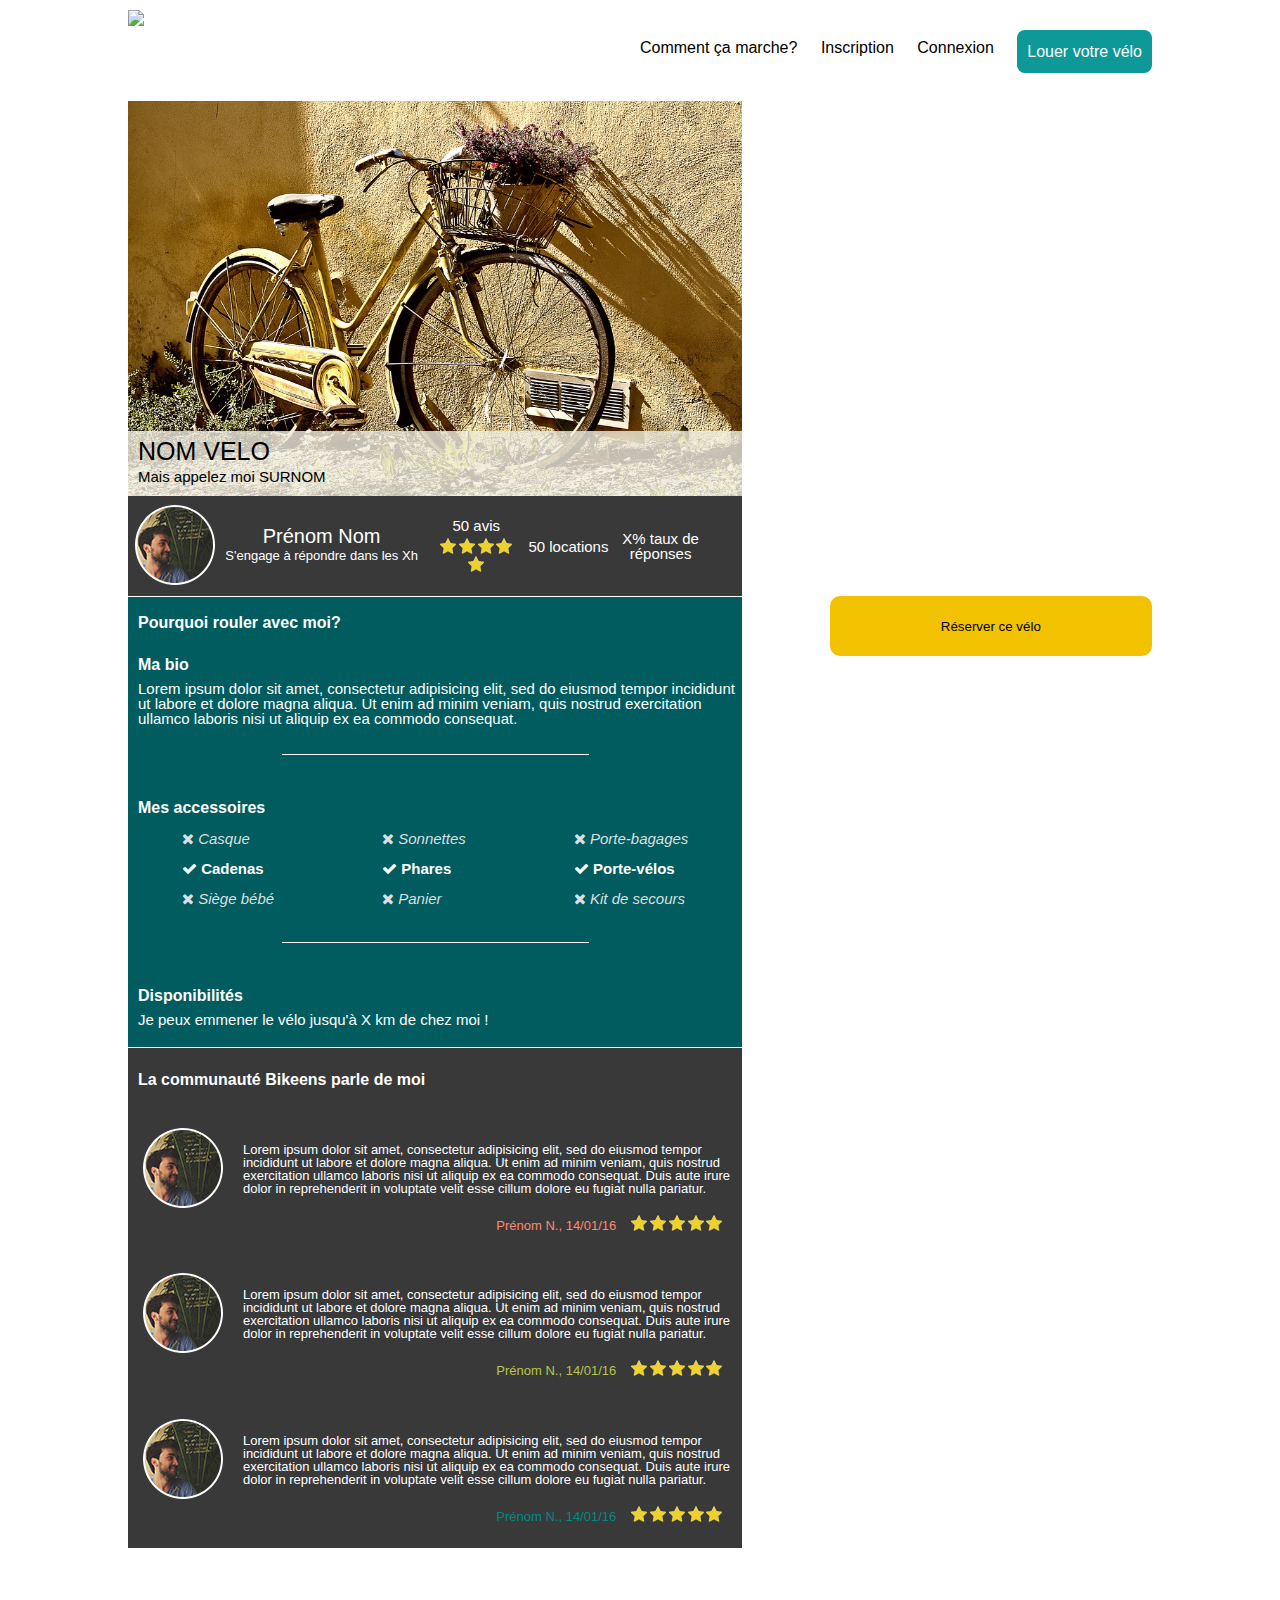
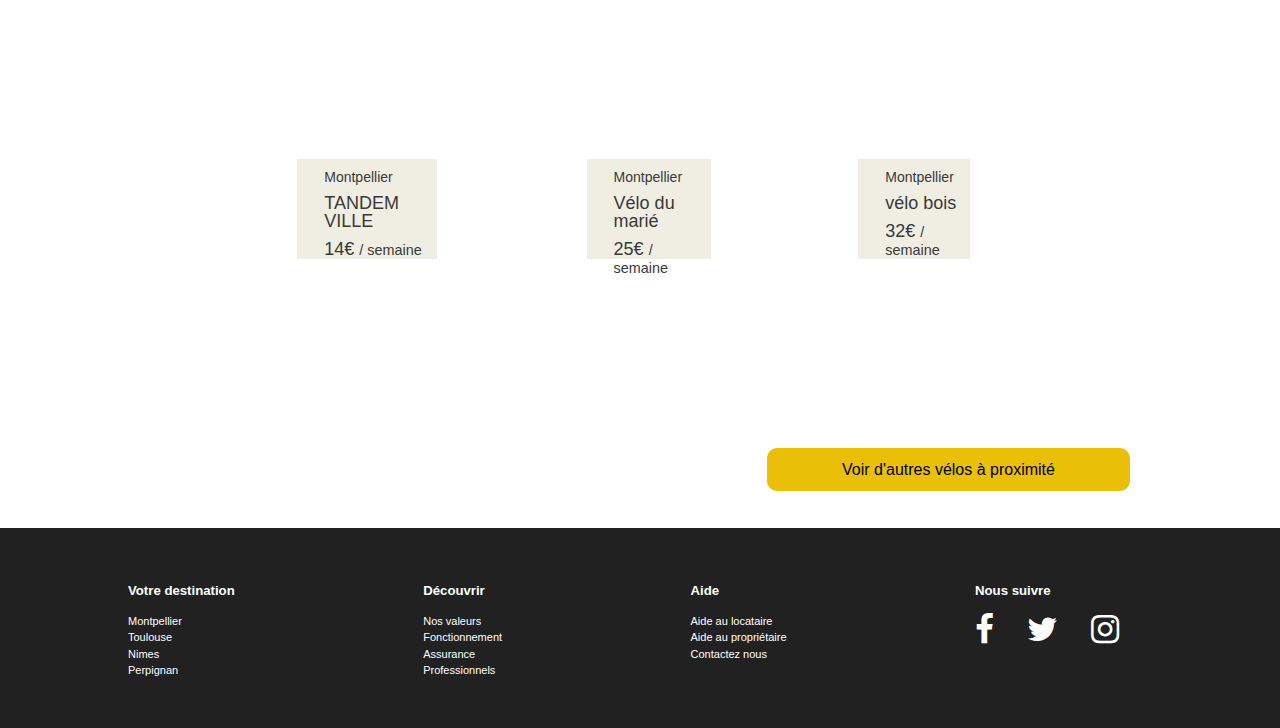
==== commit 3c802886: "gestion conflit + resizing partie témoignages" ====
--- a/pdtvelo.html
+++ b/pdtvelo.html
@@ -40,7 +40,7 @@
   <!-- main -->
   <div class="main">
     <!-- container -->
-    <div class="container">
+    <div class="container2">
       <!-- photopdt -->
       <section id="photopdt">
         <article class="nomSurnom">
@@ -371,6 +371,7 @@
   </footer>
   <!-- fin footer -->
 
+<script src="https://ajax.googleapis.com/ajax/libs/jquery/2.2.2/jquery.min.js"></script>
 </body>
 
 </html>
--- a/css/styles.css
+++ b/css/styles.css
@@ -11,45 +11,38 @@
   ==========================================================================
 */
 
+
 /*
   ==========================================================================
   ALL
   ==========================================================================
 */
 
-body,
+body, html {
+  width: 100%;
+  height: 100%;
+  margin: 0;
+  padding: 0;
+}
 html {
-  width   : 100%;
-  height  : 100%;
-  margin  : 0;
-  padding : 0;
-}
-
-html {
-  box-sizing : border-box;
-}
-
-*,
-*::after,
-*::before {
-  box-sizing : inherit;
-}
-
+  box-sizing: border-box;
+}
+*, *::after, *::before {
+  box-sizing: inherit;
+}
 body {
+  width: 100%;
+  color: #fff;
   background-color: #fff;
-  width: 100%;
+  font-family: Arial;
   font-size: 62.5%;
-  color: #fff;
-  font-family: Arial;
-}
-
+}
 .container {
-  width  : 80%;
-  margin : auto;
-    /* background-color : red; */
-    /* a changer */
-}
-
+  width: 80%;
+  margin: auto;
+  /* background-color : red; */
+  /* a changer */
+}
 .main {
   width: 80%;
   margin: auto;
@@ -62,53 +55,47 @@
 */
 
 #menu {
-  display          : flex;
-  width            : auto;
-  height           : 101px;
-  background-color : rgb(255, 255, 255);
-  justify-content  : space-between;
-}
-
+  display: flex;
+  width: auto;
+  height: 101px;
+  background-color: rgb(255, 255, 255);
+  justify-content: space-between;
+}
 #logo {
-  margin-top     : 10px;
-  vertical-align : middle;
-}
-
+  margin-top: 10px;
+  vertical-align: middle;
+}
 #navigation {
-  display         : flex;
-  width           : 100%;
-  vertical-align  : middle;
-  justify-content : space-between;
-    /* margin-left : 106px; */
-}
-
+  display: flex;
+  width: 100%;
+  vertical-align: middle;
+  justify-content: space-between;
+  /* margin-left : 106px; */
+}
 #navigation li {
-  font-size   : 16px;
-}
-
+  font-size: 16px;
+}
 #navigation a {
-  color           : #000;
-  text-decoration : none;
-}
-
+  color: #000;
+  text-decoration: none;
+}
 #nav {
-  width      : 50%;
-  margin-top : 40px;
-}
-
+  width: 50%;
+  margin-top: 40px;
+}
 #louer {
-  height           : 43px;
-  margin-top       : -10px;
-  padding          : 0 10px 0 10px;
-  color            : #fff;
+  height: 43px;
+  margin-top: -10px;
+  padding: 0 10px 0 10px;
+  color: #fff;
   border: none;
-  border-radius    : 8px;
-  background-color : #0e9898;
-  line-height      : 43px;
+  border-radius: 8px;
+  background-color: #0e9898;
+  line-height: 43px;
   cursor: pointer;
 }
 #louer a {
-  color : #fff;
+  color: #fff;
 }
 
 /*
@@ -117,31 +104,30 @@
   ==========================================================================
 */
 
+
 /* * L'ID Slide représente le bloc container du slide (l'image avec le vélo). */
 
 #slide {
-  width           : 100%;
-  height          : 429px;
-  overflow        : hidden;
-  background      : url(../img/navigation/bg-header.jpg) no-repeat center;
-  background-size : cover;
+  width: 100%;
+  height: 429px;
+  overflow: hidden;
+  background: url(../img/navigation/bg-header.jpg) no-repeat center;
+  background-size: cover;
 }
 
 /* * La classe slide--titre représente le titre h2 du slide, "Vivez l'expérience" */
 
 .slide--titre {
-  font-size : 5em;
+  font-size: 5em;
 }
 
 /* * la classe sous-titre représente le paragraphe sous le titre du slide */
 
 .slide-sous-titre {
-  font-size : 3em;
-}
-
-.slide-sous-titre,
-.slide--titre {
-  text-align : center;
+  font-size: 3em;
+}
+.slide-sous-titre, .slide--titre {
+  text-align: center;
 }
 
 /*
@@ -150,40 +136,35 @@
 */
 
 .container-titre {
-  width            : 70%;
-  margin           : 110px auto;
-  color            : #fff;
-  background-color : rgba(0, 0, 0, 0.6);
+  width: 70%;
+  margin: 110px auto;
+  color: #fff;
+  background-color: rgba(0, 0, 0, 0.6);
   padding-top: 60px;
   padding-bottom: 70px;
 }
-
 #search {
-  height           : 100px;
-  background-color : #363636;
-}
-
-.champ-recherche,
-.debut,
-.fin {
-  width            : 21%;
-  height           : 40px;
-  margin-top       : 30px;
-  margin-left      : 27px;
-  color            : white;
-  border           : 2px solid white;
-  border-radius    : 5px;
-  background-color : #363636;
-}
-
+  height: 100px;
+  background-color: #363636;
+}
+.champ-recherche, .debut, .fin {
+  width: 21%;
+  height: 40px;
+  margin-top: 30px;
+  margin-left: 27px;
+  color: white;
+  border: 2px solid white;
+  border-radius: 5px;
+  background-color: #363636;
+}
 .btn-search {
-  width            : 263px;
-  height           : 40px;
-  margin-left      : 27px;
-  color            : #000;
-  border           : none;
-  border-radius    : 10px;
-  background-color : #eabf07;
+  width: 263px;
+  height: 40px;
+  margin-left: 27px;
+  color: #000;
+  border: none;
+  border-radius: 10px;
+  background-color: #eabf07;
   cursor: pointer;
 }
 
@@ -194,118 +175,129 @@
 */
 
 #resumBikes {
-  display : flex;
+  display: flex;
   flex-direction: row;
-
-}
-
+}
 #resumBikes2 {
-  display : flex;
+  display: flex;
   flex-direction: row;
   height: 500px;
 }
-
 .bike-contain {
-  display         : flex;
-  position        : relative;
-  margin-top      : 30px;
-  justify-content : space-around;
-}
-
+  display: flex;
+  position: relative;
+  margin-top: 30px;
+  justify-content: space-around;
+}
 .bike {
-  width : 90%;
-}
-
-.bike-hover:hover {
-  cursor: pointer;
-}
+  width: 90%;
+}
+
+/* Effet Material Design */
+
+.ripple {
+  position: absolute;
+  width: 3px;
+  height: 3px;
+  opacity: 0;
+  border-radius: 100%;
+  background-color: rgba(255, 255, 255, 0.4);
+  animation: ripple .8s ease-out;
+}
+.material {
+  position: relative;
+  overflow: hidden;
+  align-items: center;
+  justify-content: center;
+}
+@keyframes ripple {
+  0% {
+    opacity: 1;
+  }
+  100% {
+    opacity: 0;
+    transform: scale(180);
+  }
+}
+
+/* Fin Effet Material Design */
 
 .resumBikes-sous-titre {
-  margin-top : 17px;
-  text-align : center;
-  font-size  : 2em;
+  margin-top: 17px;
   color: #393939;
-}
-
+  text-align: center;
+  font-size: 2em;
+}
 .resumBikes-titre {
-  margin-top : 70px;
-  color      : #0e9898;
-  text-align : center;
-  font-size  : 3em;
-}
-
+  margin-top: 70px;
+  color: #0e9898;
+  text-align: center;
+  font-size: 3em;
+}
 .mgt-bike {
-  margin-top : 60px;
-}
-
+  margin-top: 60px;
+}
 .infos {
+  position: relative;
   width: 90%;
   height: 100px;
   padding: 1px 0;
-  position: relative;
+  color: #393939;
   background-color: #f0eee3;
-  color: #393939;
-}
-
+}
 .ville {
   font-size: 1.4em;
 }
-
 .categorie {
   font-size: 1.8em;
 }
-
 .tarif {
   font-size: 1.8em;
 }
-
 .tsem {
   font-size: .8em;
 }
-
 .ville, .categorie, .tarif {
   margin-left: 27px;
   margin-top: 10px;
 }
-
 .etoiles-contain {
   width: 72px;
   height: 16px;
   float: right;
   margin-top: -15px;
   margin-right: 30px;
-  /*background-color: rgb(1, 195, 160);*/
-}
-
+  /* background-color: rgb(1, 195, 160); */
+}
 .etoiles-infos {
+  display: inline-block;
   margin-left: 5px;
-  display: inline-block;
-}
-
+}
 .img-profil {
   position: absolute;
+  right: 10%;
   bottom: 80%;
-  right: 10%;
-}
-
+}
 .btn-voir-velo-proxi {
   width: 363px;
   height: 43px;
   float: right;
+  margin-top: 63px;
   margin-right: 22px;
-  margin-top: 63px;
   border: none;
   border-radius: 10px;
   background-color: #eabf07;
+  font-size: 1.6em;
   cursor: pointer;
-  font-size: 1.6em;
-}
-
+}
+.btn-temoignage {
+  margin-top: 40px !important;
+  margin-bottom: 80px;
+}
 .fond-btn-voir-velo-proxi2 {
+  height: 80px;
   background-color: #fff;
-  height: 80px;
-}
-
+}
 .btn-voir-velo-proxi2 {
   width: 363px;
   height: 43px;
@@ -314,13 +306,12 @@
   border: none;
   border-radius: 10px;
   background-color: #eabf07;
+  font-size: 1.6em;
   cursor: pointer;
-  font-size: 1.6em;
-}
-
+}
 .kfk {
+  margin-top: 25px;
   margin-right: 70px;
-  margin-top: 25px;
 }
 
 /*
@@ -336,58 +327,50 @@
   overflow: hidden;
   background-color: #02585d;
 }
-
 .groupIcones {
   display: flex;
+  margin-top: 50px;
   flex-direction: row;
   justify-content: space-around;
-  margin-top: 50px;
-}
-
+}
 .icones {
   display: flex;
 }
-
 .titre-ccm {
-  font-size: 3.6em;
-  text-align: center;
   margin-top: 82px;
   margin-bottom: 48px;
   color: #fff;
-}
-
+  text-align: center;
+  font-size: 3.6em;
+}
 .para-ccm {
   width: 903px;
   margin: auto;
+  color: #fff;
+  text-align: center;
   font-size: 1.8em;
-  text-align: center;
   line-height: 30px;
-  color: #fff;
-}
-
+}
 .icones-ccm {
   float: left;
 }
-
 .info-icon-ccm {
+  margin-top: 16px;
+  color: #eabf07;
   font-size: 1.8em;
-  color: #eabf07;
-  margin-top: 16px;
-}
-
+}
 .icones-ccm, .info-icon-ccm {
   text-align: center;
 }
-
 .ccm-inscription {
+  display: block;
   width: 205px;
   height: 43px;
-  display: block;
   margin: 73px auto;
   border: none;
   border-radius: 10px;
+  background-color: #eabf07;
   cursor: pointer;
-  background-color: #eabf07;
 }
 
 /*
@@ -397,75 +380,65 @@
 */
 
 #blog {
+  display: flex;
   height: 833px;
   padding: 1px 0;
-  display: flex;
   background-color: rgb(255, 255, 255);
 }
-
 .titre-blog {
+  margin-bottom: 55px;
+  color: #0e9898;
+  text-align: center;
   font-size: 3.6em;
-  margin-bottom: 55px;
-  text-align: center;
-  color: #0e9898;
-}
-
+}
 .article-blog {
   width: 50%;
   float: left;
   margin-bottom: 35px;
 }
-
 .left {
+  position: relative;
   width: 50%;
   height: 225px;
   float: left;
-  position: relative;
-}
-
+}
 .right {
   width: 50%;
   height: 225px;
   float: right;
   background-color: #ebe8d6;
 }
-
 .article-blog--titre {
   margin-top: 43px;
+  color: #534741;
+  text-align: center;
+  text-transform: uppercase;
   font-size: 1.9em;
-  text-align: center;
-  text-transform: uppercase;
+}
+.article-blog-texte {
+  margin-top: 20px;
   color: #534741;
-}
-
-.article-blog-texte {
+  text-align: center;
   font-size: 1.2em;
-  color: #534741;
-  margin-top: 20px;
-  text-align: center;
-}
-
+}
 .blog-categorie {
+  position: absolute;
   width: 160px;
   height: 46px;
-  position: absolute;
+  color: white;
+  text-align: center;
   font-size: 1.8em;
-  text-align: center;
   line-height: 45px;
-  color: white;
-}
-
+}
 .btn-lire-suite {
   font-size: 1.6em;
   margin-top: 40px;
-  margin-left:  120px;
-}
-
+  margin-left: 120px;
+}
 .btn-lire-suite a {
   color: #000;
   text-decoration: none;
 }
-
 .green {
   background-color: #bebf48;
 }
@@ -476,9 +449,56 @@
   background-color: #99dbd1;
 }
 
-/*.bloc-article-blog {
-  display: inline-block;
-}*/
+/*
+  .bloc-article-blog {
+  display: inline-block;
+  }
+*/
+
+
+/* Temoignage page d'accueil */
+
+​ .avis-container {
+  float: left;
+  margin-top: 30px;
+  margin-left: 50px;
+}
+​ .titre-temoignage-home {
+  margin-top: 60px;
+  color: #0e9898;
+  text-align: center;
+  font-size: 3em !important;
+}
+​ .avis-home {
+  display: block;
+  width: 550px;
+}
+​ .text-temoignage-home {
+  width: 450px;
+  float: left;
+  margin-top: 7px;
+  margin-left: 20px;
+  font-size: 1.6em;
+}
+​ .imgAvisHome {
+  float: left;
+}
+​ .nomDateHome {
+  width: 600px;
+}
+​ .noteHome {
+  float: right;
+  margin-right: 50px;
+}
+​ .info-temoignage {
+  float: left;
+  margin-top: 5px;
+  margin-left: 20px;
+  font-size: 1.6em;
+}
+​
+/* Fin de temoignage page d'accueil */
+
 
 /*
   ==========================================================================
@@ -487,38 +507,43 @@
 */
 
 
-
-/* ==========================================================================
-   PAGE VELO
-   ========================================================================== */
+/*
+  ==========================================================================
+  PAGE VELO
+  ==========================================================================
+*/
+
 
 /* photopdt + map */
 
-.main .container {
-  width: 100%;
-  display: flex;
+.container2 {
+  display: flex;
+  -webkit-box-pack: justify;
+  -webkit-justify-content: space-between;
+  -ms-flex-pack: justify;
   justify-content: space-between;
+  position: relative;
 }
 #photopdt {
+  display: flex;
   width: 60%;
   height: 395px;
   background-image: url(../img/photos/bike1.jpg);
   background-size: 675px 395px;
-  display: flex;
   flex-direction: column;
 }
 .nomSurnom {
+  display: flex;
   height: 70px;
+  margin-top: 330px;
   background-color: rgba(240, 238, 224, 0.8);
-  display: flex;
-  margin-top: 330px;
 }
 .bandeau {
   display: flex;
+  padding-left: 10px;
+  color: #000;
   flex-direction: column;
   justify-content: center;
-  color: #000;
-  padding-left: 10px;
   line-height: 2.5em;
 }
 .nomVelo {
@@ -527,33 +552,37 @@
 .surnomVelo {
   font-size: 1.5em;
 }
+.map {
+  top: 103px;
+  position: absolute;
+  left: 830px;
+}
 
 /* end photopdt + map */
 
 
-
 /* proprio */
 
 #proprio {
+  display: flex;
   width: 60%;
   height: 100px;
   background-color: #393939;
-  display: flex;
   text-align: center;
   align-items: center;
 }
 .perso {
+  display: flex;
   width: 50%;
-  display: flex;
+  align-items: center;
   justify-content: center;
-  align-items: center;
 }
 .imgProfil {
   margin-right: 10px;
 }
 .identity {
+  padding-right: 10px;
   line-height: 2em;
-  padding-right: 10px;
 }
 .prenomNom {
   font-size: 2em;
@@ -586,7 +615,6 @@
 /* end proprio */
 
 
-
 /* biopdt */
 
 #biopdt {
@@ -606,13 +634,13 @@
   padding-top: 10px;
 }
 #descriptif p {
+  margin-left: 10px;
   font-size: 1.5em;
-  margin-left: 10px;
 }
 #accessoires {
   display: flex;
+  font-size: 1.5em;
   justify-content: space-around;
-  font-size: 1.5em;
   line-height: 2em;
 }
 .no {
@@ -626,42 +654,56 @@
   padding-bottom: 20px;
 }
 #dispo h2 {
+  margin-left: 10px;
+  font-size: 1.6em;
+  font-weight: bold;
+  line-height: 2em;
+}
+#dispo p {
+  margin-left: 10px;
+  font-size: 1.5em;
+}
+.hr {
+  width: 50%;
+  margin: auto;
+  height: 1px;
+  background-color: #fff;
+}
+
+/* fin biopdt */
+
+
+/* feedback */
+
+#feedbackHome {
+  display: flex;
+  width: 100%;
+  height: auto;
+  margin-top: 1px;
+  background-color: #393939;
+  flex-direction: column;
+  justify-content: space-around;
+}
+#feedback {
+  width: 60%;
+  height: 500px;
+  background-color: #393939;
+  display: flex;
+  flex-direction: column;
+  justify-content: space-around;
+  margin-top: 1px;
+}
+#feedbackHome h2 {
   font-size: 1.6em;
   margin-left: 10px;
   line-height: 2em;
   font-weight: bold;
 }
-#dispo p {
-  font-size: 1.5em;
+#feedback h2 {
   margin-left: 10px;
-}
-.hr {
-  width: 50%;
-  margin: auto;
-  height: 1px;
-  background-color: #fff;
-}
-
-/* fin biopdt */
-
-
-
-/* feedback */
-
-#feedback {
-  width: 60%;
-  height: 500px;
-  background-color: #393939;
-  display: flex;
-  flex-direction: column;
-  justify-content: space-around;
-  margin-top: 1px;
-}
-#feedback h2 {
   font-size: 1.6em;
-  margin-left: 10px;
+  font-weight: bold;
   line-height: 2em;
-  font-weight: bold;
 }
 .imgText {
   display: flex;
@@ -672,13 +714,13 @@
   margin-left: 15px;
 }
 .avis p {
+  margin-top: 15px;
   font-size: 1.3em;
-  margin-top: 15px;
 }
 .nomDate {
   display: flex;
+  float: right;
   flex-direction: row;
-  float: right;
 }
 .nomDate p {
   margin-top: 0;
@@ -700,32 +742,69 @@
 
 /* fin feedback */
 
-/* ==========================================================================
-   END PAGE VELO
-   ========================================================================== */
-
-
-
-/* ==========================================================================
-   FOOTER
-   ========================================================================== */
+
+/* Temoignage page d'accueil */
+
+.avis-container {
+  display: inline-block;
+  width: 49%;
+}
+.titre-temoignage-home {
+  margin-top: 60px;
+  color: #0e9898;
+  text-align: center;
+  font-size: 3em !important;
+}
+.avis-home {
+  display: inline-block;
+  margin-bottom: 40px;
+  width: 100%;
+}
+.text-temoignage-home {
+  margin-top: 7px;
+  margin-left: 100px;
+  font-size: 1.6em;
+}
+.imgAvisHome {
+  float: left;
+}
+.noteHome {
+  float: right;
+  margin-right: 50px;
+}
+.info-temoignage {
+  float: left;
+  margin-top: 5px;
+  margin-left: 20px;
+  font-size: 1.6em;
+}
+
+/* Fin de temoignage page d'accueil */
+
+
+/*
+  ==========================================================================
+  FOOTER
+  ==========================================================================
+*/
+
 footer {
-  background-color: #393939;
   height: 200px;
+  background-color: #212121;
   font-size: 1.1em;
 }
 footer .container {
   display: flex;
+  padding-top: 5em;
   justify-content: space-between;
-  padding-top: 5em;
 }
 .plan {
   line-height: 1.5em;
 }
 .plan h6 {
+  margin-bottom: 1em;
   font-size: 1.2em;
   font-weight: bold;
-  margin-bottom: 1em;
 }
 .plan ul li a {
   color: #fff;
@@ -738,264 +817,218 @@
   display: flex;
   flex-direction: row;
 }
-.fa-facebook, .fa-twitter, .fa-instagram {
+.fa-facebook, .fa-instagram, .fa-twitter {
   margin-right: 1em;
 }
 
-/* ==========================================================================
-   END FOOTER
-   ========================================================================== */
-
-
-
-/* ==========================================================================
+/*
+  ==========================================================================
+  END FOOTER
+  ==========================================================================
+*/
+
+
+/*
+  ==========================================================================
   MODAL SIGN
-  ========================================================================== */
-
-  .show-ele {
-   display: block;
-  }
-
-  .hide-ele {
-   display: none;
-  }
-
-  /* MODAL */
-
-  #sign {
-    position: fixed;
-    width: 100vw;
-    height: 100vh;
-    top: 0;
-    left: 0;
-    background-color: rgba(18, 18, 11, 0.5);
-    z-index: 2;
-
-    text-align: center;
-  }
-
-  #sign .close-sign {
-    position: absolute;
-    top: -10px;
-    right: 0;
-    width: auto;
-    height: auto;
-    text-align: right;
-  }
-
-  #sign .close-sign button {
-    border: none;
-    margin-top: 10px;
-    background-color: transparent;
-  }
-
-  #sign .close-sign span {
-    display: inline-block;
-    color: #393939;
-  }
-
-  #sign .window {
-    position: relative;
-    width: 40%;
-    height: auto;
-    margin: auto;
-    margin-top: 100px;
-    background-color: white;
-    z-index: 2;
-
-    text-align: center;
-    border-radius: 5px;
-  }
-
-  #sign p {
-    color: black;
-  }
-
-  #sign .sign-error {
-    color: red;
-    display: none;
-  }
-
-  #sign .form-error {
-    color: red;
-    display: none;
-  }
-
-  /* SIGN-IN PART */
-
-  #sign-in .login, #sign-in .option-sign {
-    width: 90%;
-    margin: auto;
-  }
-
-  #sign-in .login input {
-    display: inline-block;
-    width: 100%;
-    height: 40px;
-    margin: auto;
-    margin-bottom: 10px;
-  }
-
-  #sign-in .login input:nth-child(1) {
-      margin-top: 20px;
-  }
-
-  #sign-in label {
-    color: black;
-    font-weight: bold;
-  }
-
-
-  /* OPTION SIGN-IN */
-
-  .text-left {
-    text-align: left;
-  }
-
-  .text-right{
-    text-align: right;
-  }
-
-  #sign-in .option-sign {
-  }
-
-  #sign-in .option-sign .text-left, #sign-in .option-sign .text-right {
-    width: 49%;
-    display: inline-block;
-    height: 30px;
-  }
-
-  #sign-in .option-sign label {
-    height: auto;
-    display: inline-block;
-  }
-
-  #sign-in .option-sign input {
-    width: auto;
-    height: auto;
-    display: inline-block;
-  }
-
-  #sign-in .option-sign a {
-    color: red;
-    display: inline-block;
-  }
-
-  /* SUBMIT */
-
-
-  #sign-in button {
-    display: inline-block;
-    width: 90%;
-    height: 40px;
-    margin: auto;
-    margin-bottom: 10px;
-
-    color: white;
-    background-color: #009E99;
-  }
-
-  #sign hr {
-    width: 90%;
-    border: 1px solid #393939;
-  }
-
-  /* SIGN UP INFO */
-
-  #sign-up-info {
-    width: 90%;
-    margin: auto;
-    margin-bottom: 10px;
-    min-height: 60px;
-  }
-
-  #sign-up-info .text-left, #sign-up-info .text-right {
-    width: 49%;
-    display: inline-block;
-    height: 30px;
-  }
-
-  #sign-up-info button {
-    display: inline-block;
-    width: 90%;
-    height: 40px;
-    margin: auto;
-    margin-bottom: 30px;
-
-    color: white;
-    background-color: #009E99;
-  }
-
-  /* SIGN UP PART */
-
-  #sign-up #signup-form {
-    width: 90%;
-    margin: auto;
-  }
-
-  #sign-up input {
-    display: inline-block;
-    width: 100%;
-    height: 40px;
-    margin: auto;
-    margin-bottom: 10px;
-  }
-
-  #sign-up input:nth-child(1) {
-      margin-top: 20px;
-  }
-
-  #sign-up button {
-    width: 100%;
-    height: 40px;
-    margin: auto;
-    margin-bottom: 10px;
-
-    color: white;
-    background-color: #009E99;
-  }
-
-  /* SIGN IN INFO */
-
-  #sign-in-info {
-    width: 90%;
-    margin: auto;
-    margin-bottom: 10px;
-    min-height: 60px;
-  }
-
-  #sign-in-info .text-left, #sign-in-info .text-right {
-    width: 49%;
-    display: inline-block;
-    height: 30px;
-  }
-
-  #sign-in-info button {
-    display: inline-block;
-    width: 90%;
-    height: 40px;
-    margin: auto;
-    margin-bottom: 30px;
-
-    color: white;
-    background-color: #009E99;
-  }
-
-  .pseudo-error, .name-error, .firstname-error {
-    display: none;
-    text-align: center;
-  }
-
-  .email-error, .password-error, .password2-error {
-    display: none;
-    text-align: center;
-  }
-
-  .error {
-    display: block !important;
-    color: #F15D2F !important;
-  }
-
-/* ==========================================================================
+  ==========================================================================
+*/
+
+.show-ele {
+  display: block;
+}
+.hide-ele {
+  display: none;
+}
+
+/* MODAL */
+
+#sign {
+  position: fixed;
+  width: 100vw;
+  height: 100vh;
+  top: 0;
+  left: 0;
+  background-color: rgba(18, 18, 11, 0.5);
+  z-index: 2;
+  text-align: center;
+}
+#sign .close-sign {
+  position: absolute;
+  top: -10px;
+  right: 0;
+  width: auto;
+  height: auto;
+  text-align: right;
+}
+#sign .close-sign button {
+  border: none;
+  margin-top: 10px;
+  background-color: transparent;
+}
+#sign .close-sign span {
+  display: inline-block;
+  color: #393939;
+}
+#sign .window {
+  position: relative;
+  width: 40%;
+  height: auto;
+  margin: auto;
+  margin-top: 100px;
+  background-color: white;
+  z-index: 2;
+  text-align: center;
+  border-radius: 5px;
+}
+#sign p {
+  color: black;
+}
+#sign .sign-error {
+  color: red;
+  display: none;
+}
+#sign .form-error {
+  color: red;
+  display: none;
+}
+
+/* SIGN-IN PART */
+
+#sign-in .login, #sign-in .option-sign {
+  width: 90%;
+  margin: auto;
+}
+#sign-in .login input {
+  display: inline-block;
+  width: 100%;
+  height: 40px;
+  margin: auto;
+  margin-bottom: 10px;
+}
+#sign-in .login input:nth-child(1) {
+  margin-top: 20px;
+}
+#sign-in label {
+  color: black;
+  font-weight: bold;
+}
+
+/* OPTION SIGN-IN */
+
+.text-left {
+  text-align: left;
+}
+.text-right {
+  text-align: right;
+}
+#sign-in .option-sign {}
+#sign-in .option-sign .text-left, #sign-in .option-sign .text-right {
+  width: 49%;
+  display: inline-block;
+  height: 30px;
+}
+#sign-in .option-sign label {
+  height: auto;
+  display: inline-block;
+}
+#sign-in .option-sign input {
+  width: auto;
+  height: auto;
+  display: inline-block;
+}
+#sign-in .option-sign a {
+  color: red;
+  display: inline-block;
+}
+
+/* SIGN UP INFO */
+
+#sign-up-info {
+  width: 90%;
+  margin: auto;
+  margin-bottom: 10px;
+  min-height: 60px;
+}
+#sign-up-info .text-left, #sign-up-info .text-right {
+  width: 49%;
+  display: inline-block;
+  height: 30px;
+}
+#sign-up-info button {
+  display: inline-block;
+  width: 90%;
+  height: 40px;
+  margin: auto;
+  margin-bottom: 30px;
+  color: white;
+  background-color: #009E99;
+}
+
+/* SIGN UP PART */
+
+#sign-up #signup-form {
+  width: 90%;
+  margin: auto;
+}
+#sign-up input {
+  display: inline-block;
+  width: 100%;
+  height: 40px;
+  margin: auto;
+  margin-bottom: 10px;
+}
+#sign-up input:nth-child(1) {
+  margin-top: 20px;
+}
+#sign-up button {
+  width: 100%;
+  height: 40px;
+  margin: auto;
+  margin-bottom: 10px;
+  color: white;
+  background-color: #009E99;
+  width: 90%;
+  margin: auto;
+}
+
+/* SIGN IN INFO */
+
+#sign-in-info {
+  width: 90%;
+  margin: auto;
+  margin-bottom: 10px;
+  min-height: 60px;
+}
+#sign-in-info .text-left, #sign-in-info .text-right {
+  width: 49%;
+  display: inline-block;
+  height: 30px;
+}
+#sign-in-info button {
+  display: inline-block;
+  width: 90%;
+  height: 40px;
+  margin: auto;
+  margin-bottom: 30px;
+  color: white;
+  background-color: #009E99;
+}
+.pseudo-error, .name-error, .firstname-error {
+  display: none;
+  text-align: center;
+}
+.email-error, .password-error, .password2-error {
+  display: none;
+  text-align: center;
+}
+.error {
+  display: block !important;
+  color: #F15D2F !important;
+}
+
+/*
+  ==========================================================================
   END MODAL SIGN
-  ========================================================================== */
+  ==========================================================================
+*/
